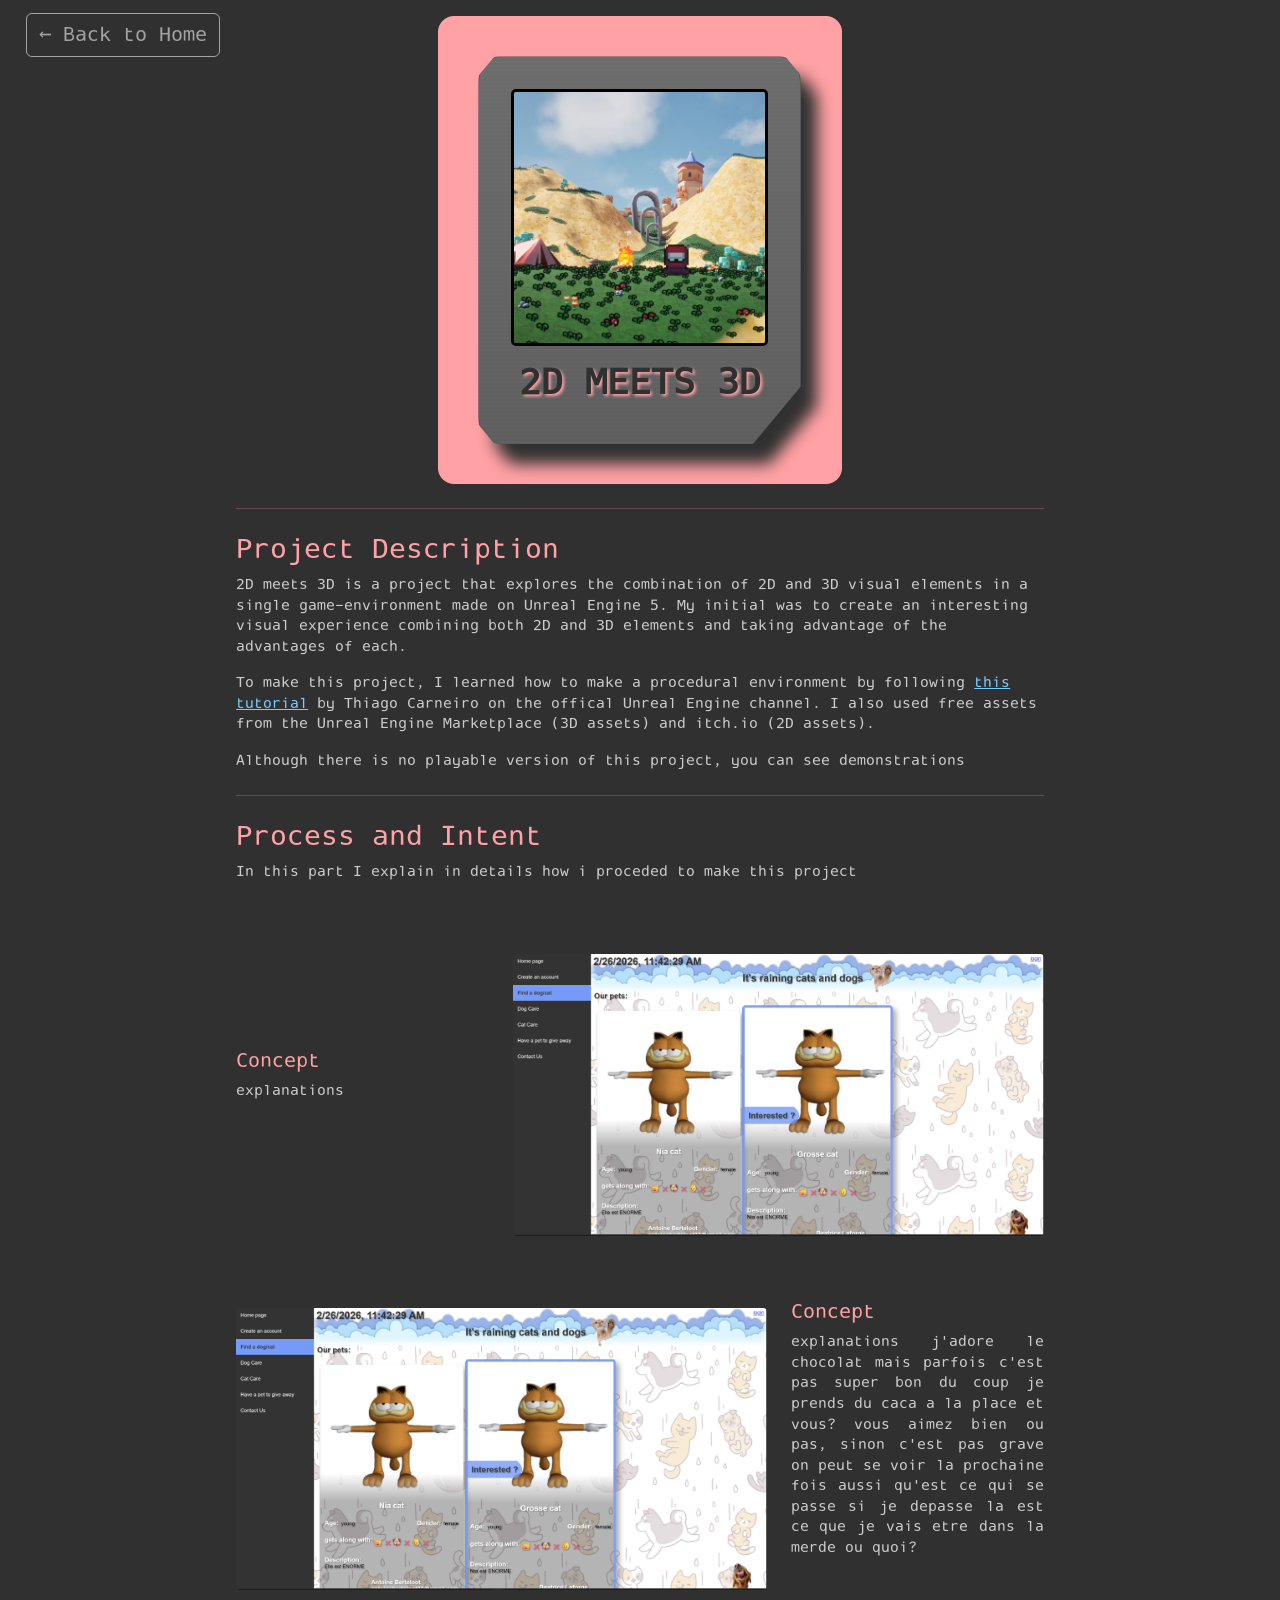
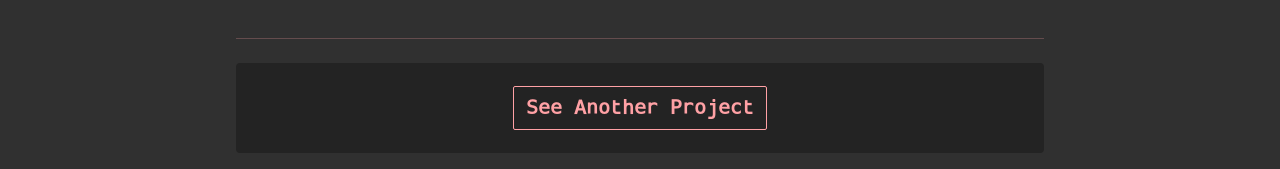
==== 2Dmeets3D.html @ fc23a90d "modified the display of the title on the cartridge" ====
<!DOCTYPE html>
<html lang="en">

<head>
    <meta charset="UTF-8">
    <meta name="viewport" content="width=device-width, initial-scale=1.0">
    <title>2D meets 3D</title>
    <link href="https://cdn.jsdelivr.net/npm/bootstrap@5.3.8/dist/css/bootstrap.min.css" rel="stylesheet"
        integrity="sha384-sRIl4kxILFvY47J16cr9ZwB07vP4J8+LH7qKQnuqkuIAvNWLzeN8tE5YBujZqJLB" crossorigin="anonymous">
    <link rel="stylesheet" href="css/style.css">
    <link rel="stylesheet" href="css/project.css">
</head>

<body>
    <header>
        <a href="index.html" class="btn btn-outline-light back-home">← Back to Home</a>
    </header>
    <div id="main-content-container" class="container">
        <div id="title" class="text-center">
            <div class="card-container">
                <div class="card">
                    <div class="card-img-container text-center">
                        <img src="assets/Unreal.png" class="card-img" alt="Project thumbnail">
                    </div>
                    <div class="card-text-container">
                        <h1 class="medium-title one-line">2D MEETS 3D</h1>
                    </div>
                </div>
            </div>
        </div>

        <hr class="my-4">

        <section id="introduction">
            <h3>Project Description</h3>
            <p>2D meets 3D is a project that explores the combination of 2D and 3D visual elements in a single game-environment made on Unreal Engine 5. My initial was to create an interesting visual experience combining both 2D and 3D elements and taking advantage of the advantages of each.</p>
            <p>To make this project, I learned how to make a procedural environment by following <a class="link" href="https://www.youtube.com/watch?v=hqg90GJAmFk&list=PLZlv_N0_O1gY_gVCky2InGJ52WuOy6Lqx&index=1"
                    target="_blank">this tutorial</a> by Thiago Carneiro on the offical Unreal Engine channel. I also used free assets from the Unreal Engine Marketplace (3D assets) and itch.io (2D assets).</p>
        </section>
        <p> Although there is no playable version of this project, you can see demonstrations </p>

        <hr class="my-4">

        <section id="process">
            <h3>Process and Intent</h3>
            <p>In this part I explain in details how i proceded to make this project</p>
            <div class="info-group row g-4 my-5 align-items-center">

                <!-- TEXT -->
                <div class="group-explanations col-12 col-md-4 order-1 order-md-1">
                    <h5>Concept</h5>
                    <p>explanations</p>
                </div>

                <!-- IMAGE -->
                <div class="col-12 col-md-8 order-2 order-md-2">
                    <img class="group-img img-fluid" src="assets/online_Pet_Service.png" alt="sfx-screenshot">
                </div>

            </div>

            <div class="info-group row g-4 my-5 align-items-center">

                <!-- TEXT -->
                <div class="group-explanations col-12 col-md-4 order-1 order-md-2">
                    <h5>Concept</h5>
                    <p>explanations j'adore le chocolat mais parfois c'est pas super bon du coup je prends du caca a la place et vous? vous aimez bien ou pas, sinon c'est pas grave on peut se voir la prochaine fois aussi qu'est ce qui se passe si je depasse la est ce que je vais etre dans la merde ou quoi?</p>
                </div>

                <!-- IMAGE -->
                <div class="col-12 col-md-8 order-2 order-md-1">
                    <img class="group-img img-fluid" src="assets/online_Pet_Service.png" alt="sfx-screenshot">
                </div>

            </div>
        </section>
        <hr class="my-4">
        <div class="d-flex align-items-center justify-content-center bottom-container">
            <a class="btn back-home bottom-button" href="index.html">See Another Project</a>
        </div>
    </div>

</body>

</html>
---- css/style.css ----
@font-face {
  font-family: "ProggyVec";
  src: url("../Font/ProggyVector-Regular.woff") format("woff");
  font-weight: 400;
  font-style: normal;
  font-display: swap;
}

:root {
    --color-text-primary: #ccc;
    --color-background-primary: #303030;
    --color-background-secondary: #666666;
    --color-highlight: #FFA1A5;
    --color-highlight-var: ##FF636B;
    --color-hihlight-yellow: #fc3;
    --color-highlight-blue: #7cf
}

body {
    margin: 16px;
}

.link {
    color: var(--color-highlight-blue);
}

#main-content-container {
    margin: clamp(16px, 1vw, 20px) auto;
    max-width: 100%;
}

h1, h2, h3, h4, h5, h6 {
  font-weight: 400;
  color: var(--color-highlight);
}

body {
    font-size: 11pt;
    font-family: "ProggyVec";
    line-height: 1.4;
    color: var(--color-text-primary);
    background-color: var(--color-background-primary);
    margin: 10px;
    padding: 0px;
}

#title {
    background-color: var(--color-highlight);
    border-radius: 16px;
    color: var(--color-background-primary);
}

#title h1 {
    color: var(--color-background-primary);
}

hr {
    color: var(--color-highlight);
}

#collection {
    max-width: 85%;
    margin-inline: auto;
}


/* GAME CARD BEGINNING */
.card-container {
    transition: transform 0.3s ease-in-out;
    container-type: inline-size;
}

.card-container:hover {
    filter: drop-shadow(0 0px 5px var(--color-highlight));
    transform: scale(1.05);
}

.card {
    background:
        linear-gradient(rgba(255, 255, 255, 0.04),
            rgba(0, 0, 0, 0.08)),
        repeating-linear-gradient(0deg,
            rgba(255, 255, 255, 0.02) 0px,
            rgba(255, 255, 255, 0.02) 2px,
            transparent 2px,
            transparent 4px),
        var(--color-background-secondary);
    aspect-ratio: 1/ 1.2;
    clip-path: polygon(5% 0, 95% 0, 100% 5%, 100% 85%, 85% 100%, 5% 100%, 0 95%, 0 5%);
    border-radius: 7%;
}

.card-img {
    width: 80%;
    aspect-ratio: 1 / 1;
    margin-top: 10%;
    display: block;
    margin-inline: auto;
    object-fit: cover;
    border-style: solid;
    border-width: 5%;
    border-color: black;
}

.card-text-container {
    width: 80%;
    margin-top: 1cqi;
    margin-left: 10%;
    padding: 0;
}

.card-text-container h3{
    font-size: 8cqi;
    font-weight: 900;
    padding-bottom: 0;
    margin-top: 2cqi;
    margin-bottom: 1cqi;
}

.card-text-container p {
    font-size: 5cqi;
    line-height: normal;
}
/* GAME CARD END */

@media (min-width: 768px) {

    #main-content-container {
        max-width: none;
        min-width: 745px; /* allows for smooth transition 691.2 = 768 * 0.9, (because main-container is 90% until md breakpoint)
        for some reason, there is still a jump with value so i took off 32 
        and it's good enough probaly a problem with the margins*/
        width: 66%;
    }

  #collection {
    max-width: 95%;
  }
}
---- css/project.css ----
:root {
    --color-text-primary: #ccc;
    --color-text-secondary: #ccccccbd;
    --color-background-primary: #303030;
    --color-background-secondary: #666666;
    --color-highlight: #FFA1A5;
    --color-highlight-var: #ff636b;
    --color-hihlight-yellow: #fc3;
    --color-highlight-blue: #7cf
}

span {
    color: var(--color-hihlight-yellow);
    font-weight: 700;
}

#title {
    width: 468px;
    width: 50%;
    margin-inline: auto;
    container-type: inline-size;
}

h1 {
    font-weight: 900;
    filter: drop-shadow(2px 2px 0.1rem var(--color-highlight));
}

.short-title {
    font-size: 12cqi !important;
}

.medium-title {
    font-size: 9cqi !important;
}

.long-title {
    font-size: 8cqi !important;
}

.one-line {
    margin-top: 3cqi;
}

.card-container {
    /* all: unset; */
    container-type: inline-size;
    padding-top: 10cqi;
    padding-bottom: 10cqi;
    filter: drop-shadow(4cqi 5cqi 2cqi var(--color-background-primary))!important; 
}

.card-container:hover {
    transform: none;
}

.card {
    width: 80%;
    margin-inline: auto;
    margin-bottom: 0;
}


.embed-responsive-item {
    aspect-ratio: 1.5/1;
    width: 80%;
    height: 100%;
    border: none;
}

.group-img {
    display: block;
    width: 100%;
    object-fit: fill;
    border-radius: 4px;
}

.back-home {
    font-size: clamp(7pt, 2vw, 15pt);
    position: fixed;
    top: 1vw;
    left: 2vw;
    color: var(--color-text-secondary);
    border-color: var(--color-text-secondary);
    z-index: 1000;
    margin: 0;
}

.back-home:hover {
    background-color: var(--color-highlight);
    border-color: var(--color-highlight);
}

.back-home:active {
    background-color: var(--color-highlight)!important;
    border-color: var(--color-highlight) !important;
    color:var(--color-background-primary) !important
}

.bottom-container {
    border-radius: 4px;
    container-type: inline-size;    
    height: 10vh;
    max-width: 100%;
    background-color: rgb(35, 35, 35);}

.bottom-button {
    border-radius: 2px;
    font-weight: 700;
    color: var(--color-highlight);
    border-color: var(--color-highlight);
    font-size: 15pt;
    position: static;
    left: 0;
    top: 0;
}

.bottom-button:hover {
    background-color: var(--color-highlight-var);
    border-color: var(--color-highlight-var);
    color: var(--color-background-primary);

}


@media (min-width: 768px) {
    .group-explanations {
        margin-top: 0;
    }

        .group-explanations p {
            text-align: justify;
        }

}
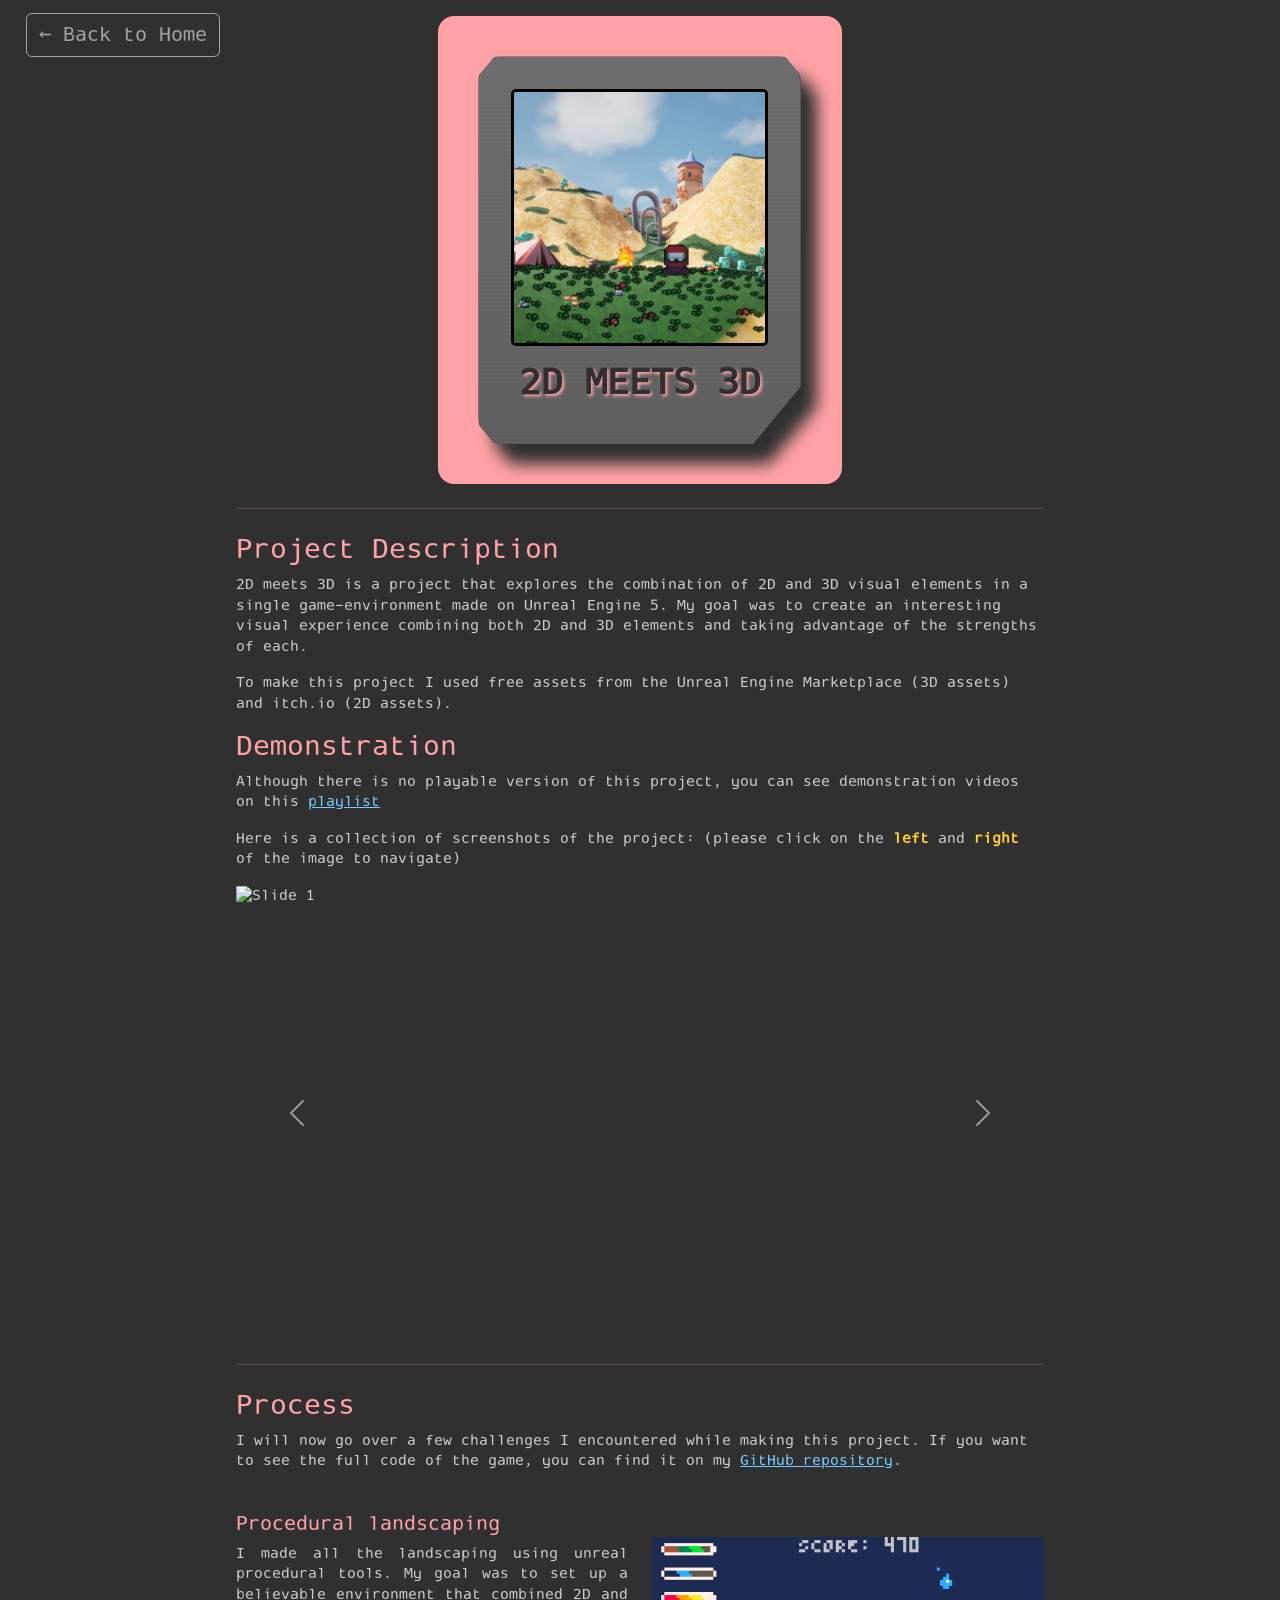
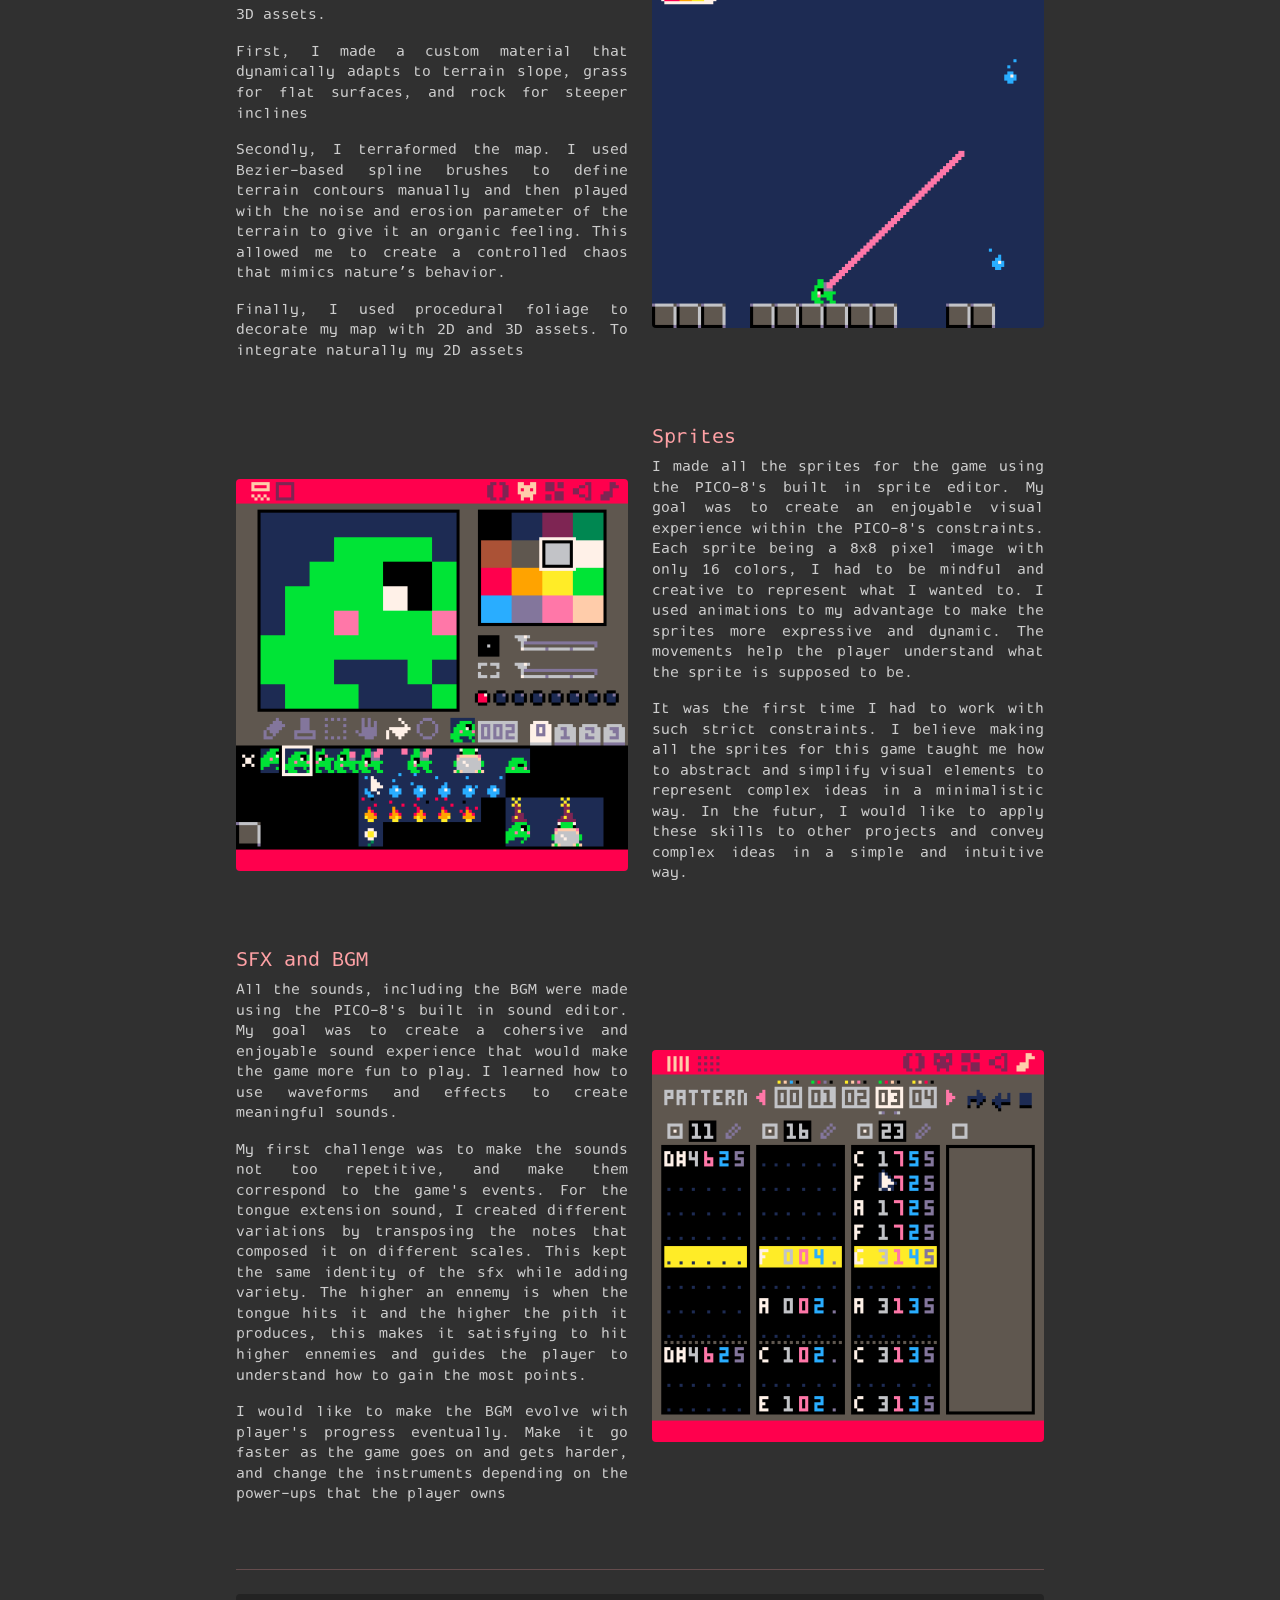
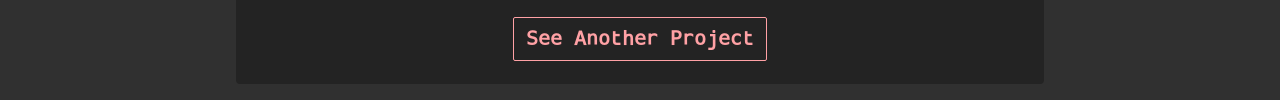
==== commit effe995b: "started the 2.5 environment page I started making the page for the 2.5D environment" ====
--- a/2Dmeets3D.html
+++ b/2Dmeets3D.html
@@ -7,6 +7,8 @@
     <title>2D meets 3D</title>
     <link href="https://cdn.jsdelivr.net/npm/bootstrap@5.3.8/dist/css/bootstrap.min.css" rel="stylesheet"
         integrity="sha384-sRIl4kxILFvY47J16cr9ZwB07vP4J8+LH7qKQnuqkuIAvNWLzeN8tE5YBujZqJLB" crossorigin="anonymous">
+    <link href="https://cdn.jsdelivr.net/npm/bootstrap@5.3.2/dist/css/bootstrap.min.css" rel="stylesheet">
+
     <link rel="stylesheet" href="css/style.css">
     <link rel="stylesheet" href="css/project.css">
 </head>
@@ -33,28 +35,78 @@
 
         <section id="introduction">
             <h3>Project Description</h3>
-            <p>2D meets 3D is a project that explores the combination of 2D and 3D visual elements in a single game-environment made on Unreal Engine 5. My initial was to create an interesting visual experience combining both 2D and 3D elements and taking advantage of the advantages of each.</p>
-            <p>To make this project, I learned how to make a procedural environment by following <a class="link" href="https://www.youtube.com/watch?v=hqg90GJAmFk&list=PLZlv_N0_O1gY_gVCky2InGJ52WuOy6Lqx&index=1"
-                    target="_blank">this tutorial</a> by Thiago Carneiro on the offical Unreal Engine channel. I also used free assets from the Unreal Engine Marketplace (3D assets) and itch.io (2D assets).</p>
+            <p>2D meets 3D is a project that explores the combination of 2D and 3D visual elements in a single
+                game-environment made on Unreal Engine 5. My goal was to create an interesting visual experience
+                combining both 2D and 3D elements and taking advantage of the strengths of each.</p>
+            <p>To make this project I used free assets from the Unreal Engine Marketplace (3D assets) and itch.io (2D
+                assets).</p>
         </section>
-        <p> Although there is no playable version of this project, you can see demonstrations </p>
+        <h3>Demonstration</h3>
+        <p> Although there is no playable version of this project, you can see demonstration videos on this <a
+                class="link" href="https://www.youtube.com/playlist?list=PLrA6xIQP4_aAhvxUu1hsJf30ciDm0pyPy"
+                target="_blank">playlist</a></p>
+        <p>Here is a collection of screenshots of the project: (please click on the <span>left</span> and
+            <span>right</span> of the image to
+            navigate)</p>
+        <div id="projectCarousel" class="carousel slide" data-bs-ride="carousel">
+
+            <!-- Slides -->
+            <div class="carousel-inner">
+                <div class="carousel-item active">
+                    <img src="assets/2D-meets-3D/in-editor/overview.png" class="d-block w-100" alt="Slide 1">
+                </div>
+                <div class="carousel-item">
+                    <img src="assets/2D-meets-3D/in-game/fireCamp.png" class="d-block w-100" alt="Slide 2">
+                </div>
+                <div class="carousel-item">
+                    <img src="assets/2D-meets-3D/in-editor/castle.png" class="d-block w-100" alt="Slide 3">
+                </div>
+                <div class="carousel-item">
+                    <img src="assets/2D-meets-3D/in-game/Windmill.png" class="d-block w-100" alt="Slide 4">
+                </div>
+                <div class="carousel-item">
+                    <img src="assets/2D-meets-3D/in-editor/forest.png" class="d-block w-100" alt="Slide 5">
+                </div>
+                <div class="carousel-item">
+                    <img src="assets/2D-meets-3D/in-game/mountains.png" class="d-block w-100" alt="Slide 6">
+                </div>
+                <div class="carousel-item">
+                    <img src="assets/2D-meets-3D/in-editor/camp.png" class="d-block w-100" alt="Slide 7">
+                </div>
+            </div>
+
+            <!-- Controls -->
+            <button class="carousel-control-prev" type="button" data-bs-target="#projectCarousel" data-bs-slide="prev">
+                <span class="carousel-control-prev-icon"></span>
+            </button>
+
+            <button class="carousel-control-next" type="button" data-bs-target="#projectCarousel" data-bs-slide="next">
+                <span class="carousel-control-next-icon"></span>
+            </button>
+
+        </div>
 
         <hr class="my-4">
 
         <section id="process">
-            <h3>Process and Intent</h3>
-            <p>In this part I explain in details how i proceded to make this project</p>
-            <div class="info-group row g-4 my-5 align-items-center">
+            <h3>Process</h3>
+            <p>I will now go over a few challenges I encountered while making this project. If you want to see the full
+                code of the game, you can find it on my <a class="link"
+                    href="https://github.com/Ricchan-piup/0froppy.git" target="_blank">GitHub repository</a>. </p>
+
+            <div class="info-group row g-4 mb-5 align-items-center">
 
                 <!-- TEXT -->
-                <div class="group-explanations col-12 col-md-4 order-1 order-md-1">
-                    <h5>Concept</h5>
-                    <p>explanations</p>
+                <div class="group-explanations col-12 col-md-6 order-1 order-md-1">
+                    <h5 class="mt-5">Procedural landscaping</h5>
+                    <p>I made all the landscaping using unreal procedural tools. My goal was to set up a believable environment that combined 2D and 3D assets.</p>
+                    <p>First, I made a custom material that dynamically adapts to terrain slope, grass for flat surfaces, and rock for steeper inclines</p>
+                    <p>Secondly, I terraformed the map. I used Bezier-based spline brushes to define terrain contours manually and then played with the noise and erosion parameter of the terrain to give it an organic feeling. This allowed me to create a controlled chaos that mimics nature’s behavior.</p> <p>Finally, I used procedural foliage to decorate my map with 2D and 3D assets. To integrate naturally my 2D assets</p>
                 </div>
 
                 <!-- IMAGE -->
-                <div class="col-12 col-md-8 order-2 order-md-2">
-                    <img class="group-img img-fluid" src="assets/online_Pet_Service.png" alt="sfx-screenshot">
+                <div class="col-12 col-md-6 order-2 order-md-2">
+                    <img class="group-img img-fluid" src="assets/froppy/froppy-concept.png" alt="concept-illustration">
                 </div>
 
             </div>
@@ -62,14 +114,48 @@
             <div class="info-group row g-4 my-5 align-items-center">
 
                 <!-- TEXT -->
-                <div class="group-explanations col-12 col-md-4 order-1 order-md-2">
-                    <h5>Concept</h5>
-                    <p>explanations j'adore le chocolat mais parfois c'est pas super bon du coup je prends du caca a la place et vous? vous aimez bien ou pas, sinon c'est pas grave on peut se voir la prochaine fois aussi qu'est ce qui se passe si je depasse la est ce que je vais etre dans la merde ou quoi?</p>
+                <div class="group-explanations col-12 col-md-6 order-1 order-md-2">
+                    <h5>Sprites</h5>
+                    <p>I made all the sprites for the game using the PICO-8's built in sprite editor. My goal was to
+                        create an enjoyable visual experience within the PICO-8's constraints. Each sprite being a 8x8
+                        pixel image with only 16 colors, I had to be mindful and creative to represent what I wanted to.
+                        I used animations to my advantage to make the sprites more expressive and dynamic. The movements
+                        help the player understand what the sprite is supposed to be. </p>
+                    <p> It was the first time I had to work with such strict constraints. I believe making all the
+                        sprites for this game taught me how to abstract and simplify visual elements to represent
+                        complex ideas in a minimalistic way. In the futur, I would like to apply these skills to other
+                        projects and convey complex ideas in a simple and intuitive way.</p>
                 </div>
 
                 <!-- IMAGE -->
-                <div class="col-12 col-md-8 order-2 order-md-1">
-                    <img class="group-img img-fluid" src="assets/online_Pet_Service.png" alt="sfx-screenshot">
+                <div class="col-12 col-md-6 order-2 order-md-1">
+                    <img class="group-img img-fluid" src="assets/froppy/froppy-graphics.png" alt="sprites-screenshot">
+                </div>
+
+            </div>
+
+            <div class="info-group row g-4 my-5 align-items-center">
+
+                <!-- TEXT -->
+                <div class="group-explanations col-12 col-md-6 order-1 order-md-1">
+                    <h5>SFX and BGM</h5>
+                    <p>All the sounds, including the BGM were made using the PICO-8's built in sound editor. My goal was
+                        to create a cohersive and enjoyable sound experience that would make the game more fun to play.
+                        I learned how to use waveforms and effects to create meaningful sounds.</p>
+                    <p>My first challenge was to make the sounds not too repetitive, and make them correspond to the
+                        game's events. For the tongue extension sound, I created different variations by transposing the
+                        notes that composed it on different scales. This kept the same identity of the sfx while adding
+                        variety. The higher an ennemy is when the tongue hits it and the higher the pith it produces,
+                        this makes it satisfying to hit higher ennemies and guides the player to understand how to gain
+                        the most points.</p>
+                    <p>I would like to make the BGM evolve with player's progress eventually. Make it go faster as the
+                        game goes on and gets harder, and change the instruments depending on the power-ups that the
+                        player owns</p>
+                </div>
+
+                <!-- IMAGE -->
+                <div class="col-12 col-md-6 order-2 order-md-2">
+                    <img class="group-img img-fluid" src="assets/froppy/froppy-sfx.png" alt="sprites-screenshot">
                 </div>
 
             </div>
@@ -79,7 +165,7 @@
             <a class="btn back-home bottom-button" href="index.html">See Another Project</a>
         </div>
     </div>
-
+    <script src="https://cdn.jsdelivr.net/npm/bootstrap@5.3.2/dist/js/bootstrap.bundle.min.js"></script>
 </body>
 
 </html>
--- a/css/project.css
+++ b/css/project.css
@@ -122,6 +122,16 @@
 
 }
 
+.carousel-item {
+    /* width: 85%; */
+    /* margin-inline: auto; */
+} 
+
+.carousel-item img {
+    width: 100%;
+    aspect-ratio: 1/1;
+    object-fit: cover;
+}
 
 @media (min-width: 768px) {
     .group-explanations {
@@ -132,6 +142,11 @@
             text-align: justify;
         }
 
+                .carousel-item img {
+                    aspect-ratio: 16/9;
+
+                }
+
 }
 
 
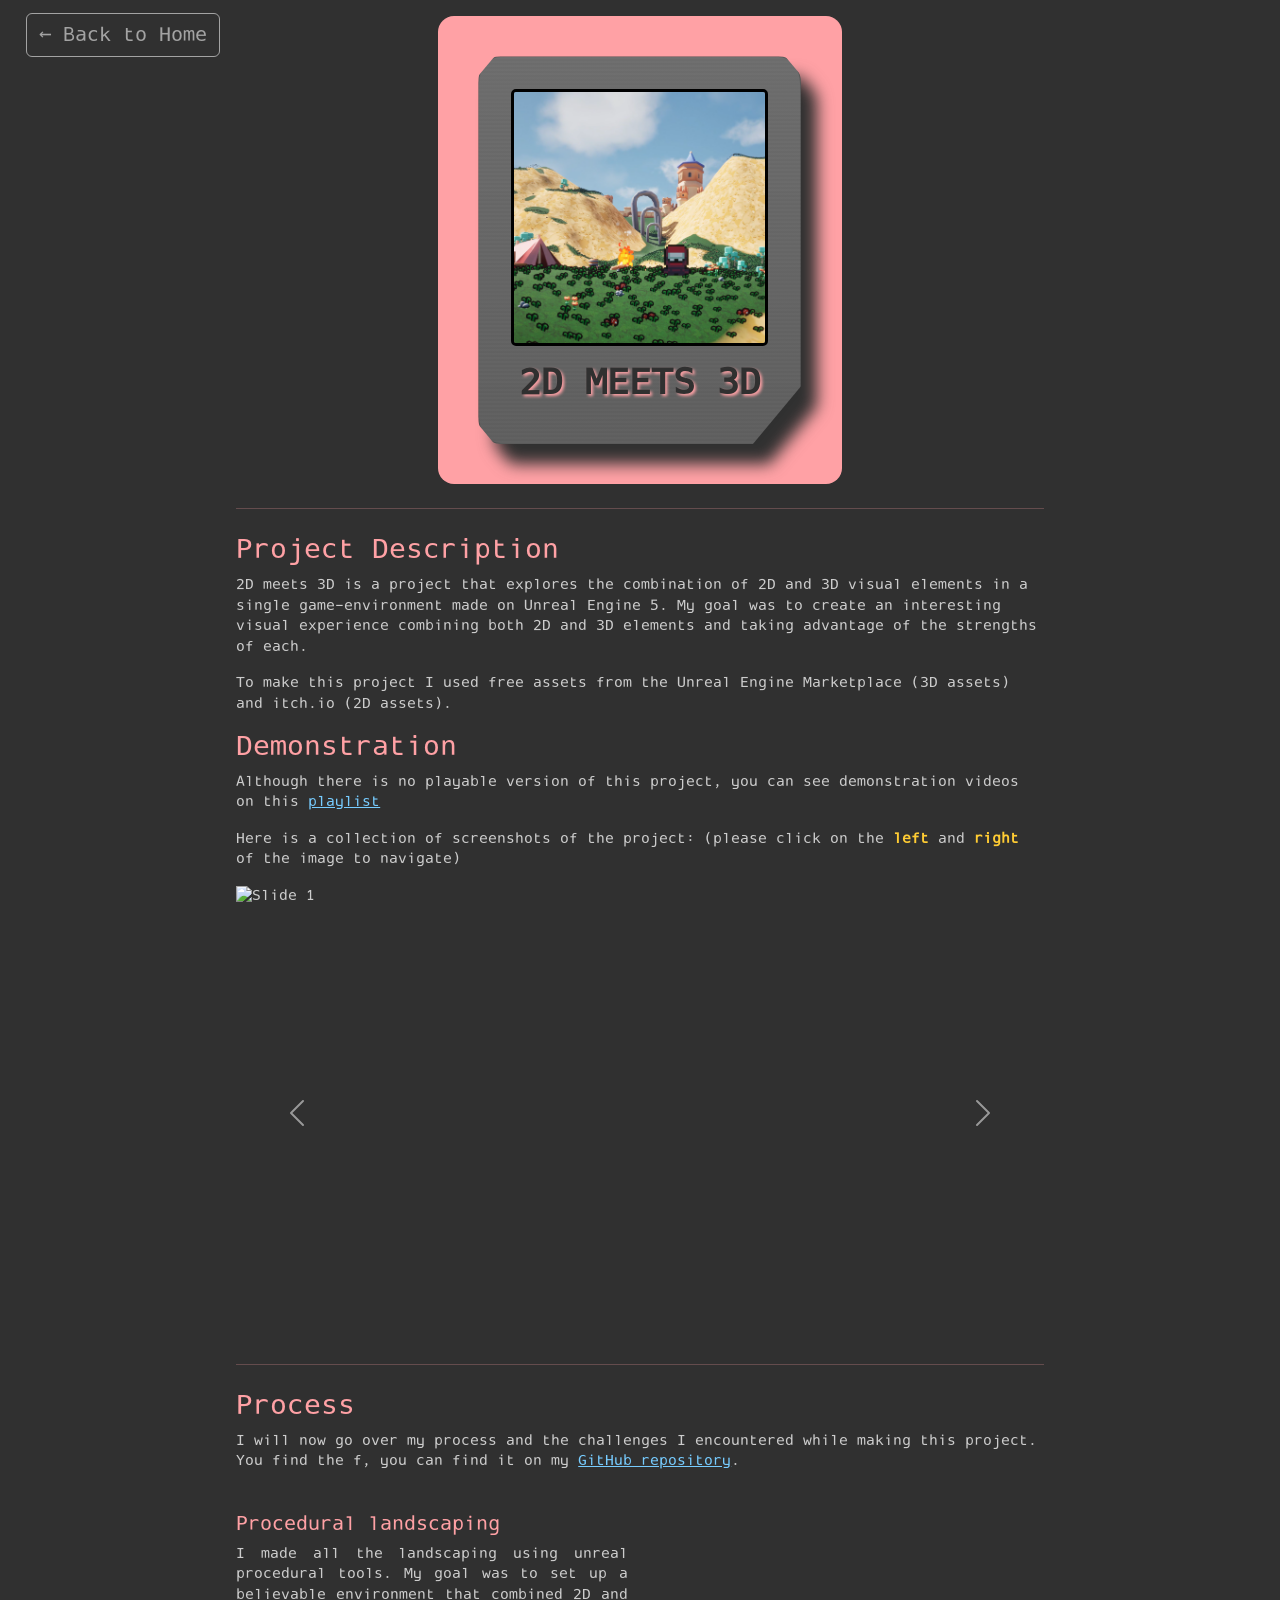
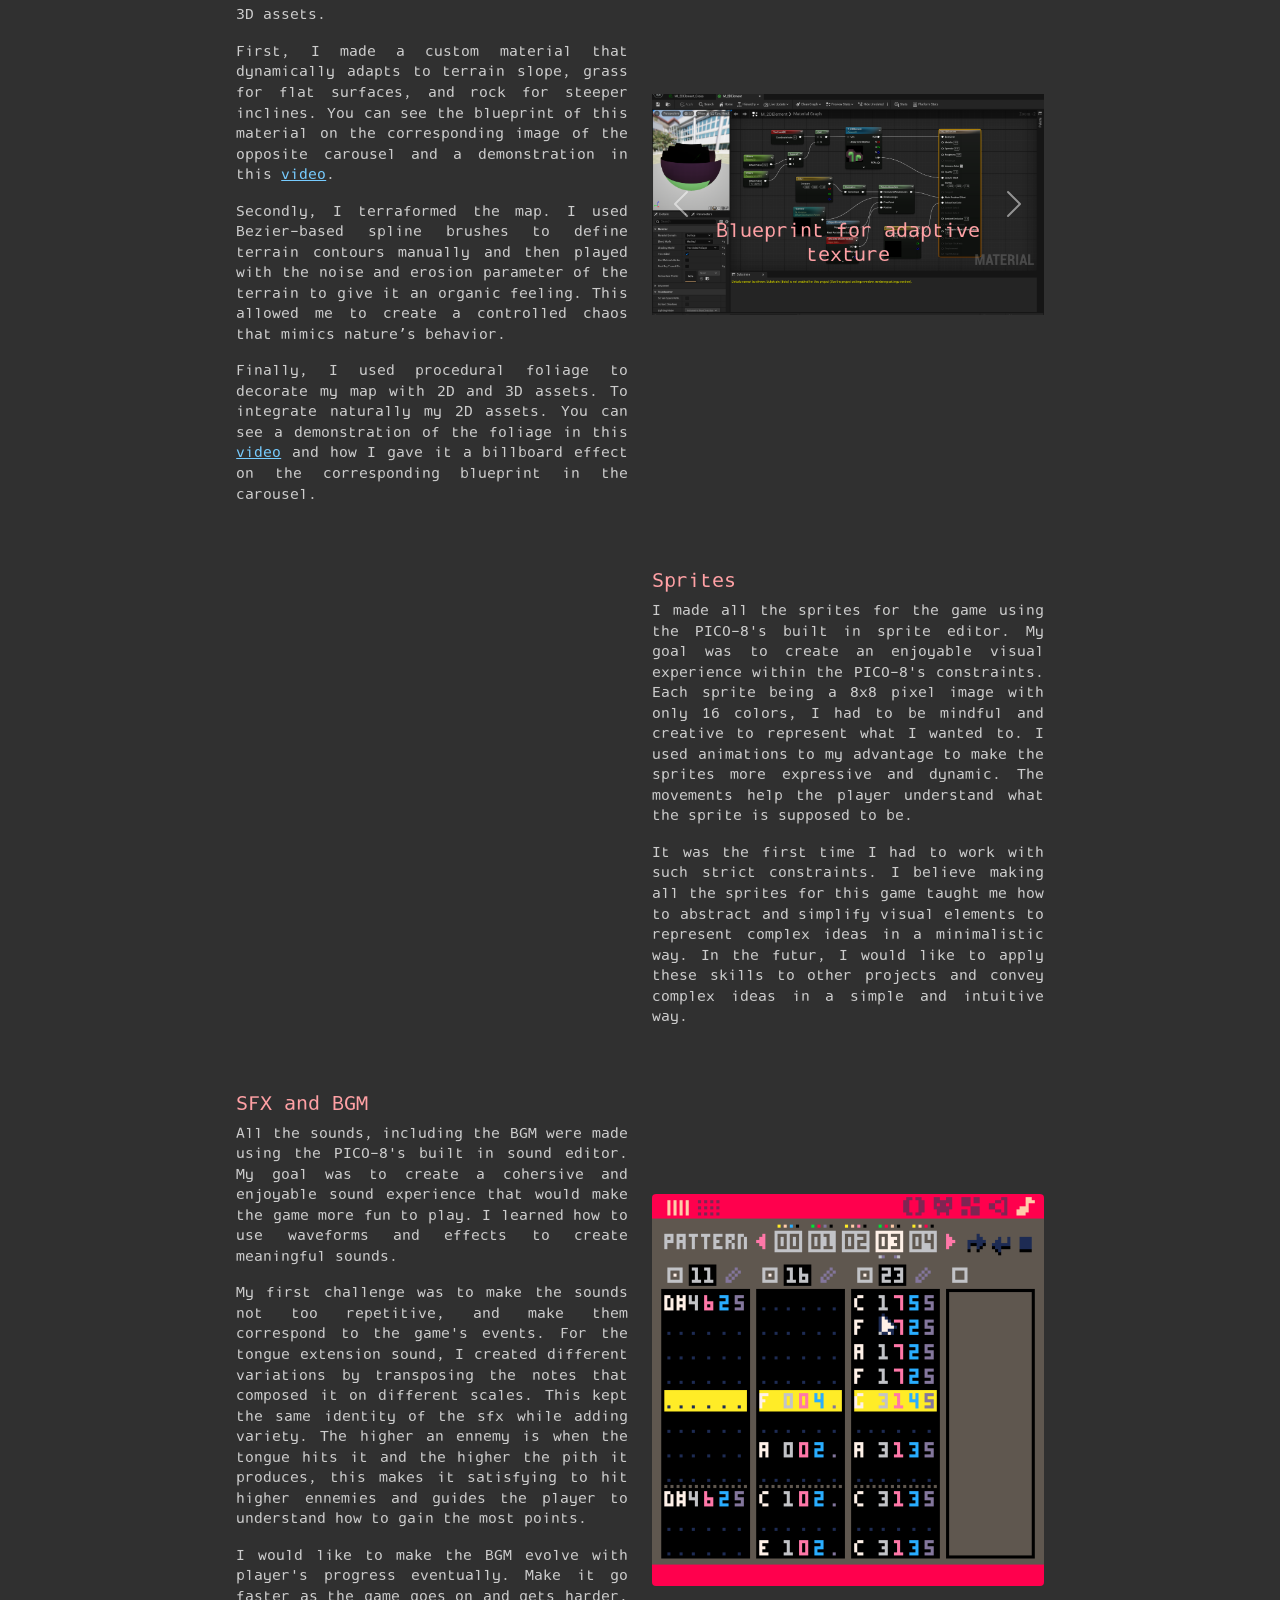
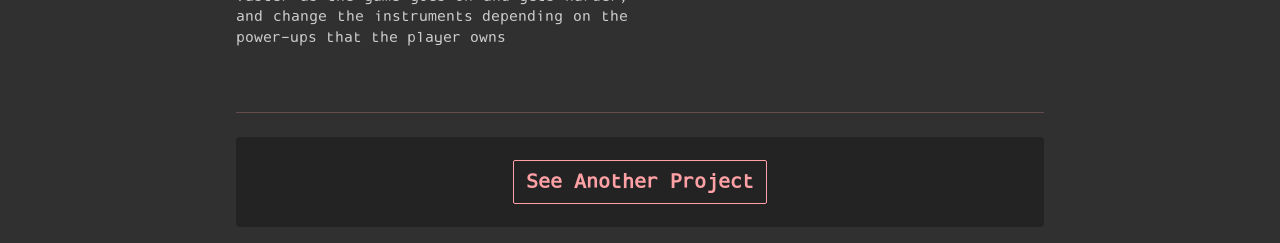
==== commit 64be256f: "Added carousels on the page for unreal project" ====
--- a/2Dmeets3D.html
+++ b/2Dmeets3D.html
@@ -47,7 +47,8 @@
                 target="_blank">playlist</a></p>
         <p>Here is a collection of screenshots of the project: (please click on the <span>left</span> and
             <span>right</span> of the image to
-            navigate)</p>
+            navigate)
+        </p>
         <div id="projectCarousel" class="carousel slide" data-bs-ride="carousel">
 
             <!-- Slides -->
@@ -76,11 +77,13 @@
             </div>
 
             <!-- Controls -->
-            <button class="carousel-control-prev" type="button" data-bs-target="#projectCarousel" data-bs-slide="prev">
+            <button class="carousel-control-prev" type="button" data-bs-target="#projectCarousel" data-bs-slide="prev"
+                aria-label="previous">
                 <span class="carousel-control-prev-icon"></span>
             </button>
 
-            <button class="carousel-control-next" type="button" data-bs-target="#projectCarousel" data-bs-slide="next">
+            <button class="carousel-control-next" type="button" data-bs-target="#projectCarousel" data-bs-slide="next"
+                aria-label="next">
                 <span class="carousel-control-next-icon"></span>
             </button>
 
@@ -90,23 +93,69 @@
 
         <section id="process">
             <h3>Process</h3>
-            <p>I will now go over a few challenges I encountered while making this project. If you want to see the full
-                code of the game, you can find it on my <a class="link"
-                    href="https://github.com/Ricchan-piup/0froppy.git" target="_blank">GitHub repository</a>. </p>
+            <p>I will now go over my process and the challenges I encountered while making this project. You find the f,
+                you can find it on my <a class="link" href="https://github.com/Ricchan-piup/0froppy.git"
+                    target="_blank">GitHub repository</a>. </p>
 
             <div class="info-group row g-4 mb-5 align-items-center">
 
                 <!-- TEXT -->
                 <div class="group-explanations col-12 col-md-6 order-1 order-md-1">
                     <h5 class="mt-5">Procedural landscaping</h5>
-                    <p>I made all the landscaping using unreal procedural tools. My goal was to set up a believable environment that combined 2D and 3D assets.</p>
-                    <p>First, I made a custom material that dynamically adapts to terrain slope, grass for flat surfaces, and rock for steeper inclines</p>
-                    <p>Secondly, I terraformed the map. I used Bezier-based spline brushes to define terrain contours manually and then played with the noise and erosion parameter of the terrain to give it an organic feeling. This allowed me to create a controlled chaos that mimics nature’s behavior.</p> <p>Finally, I used procedural foliage to decorate my map with 2D and 3D assets. To integrate naturally my 2D assets</p>
+                    <p>I made all the landscaping using unreal procedural tools. My goal was to set up a believable
+                        environment that combined 2D and 3D assets.</p>
+                    <p>First, I made a custom material that dynamically adapts to terrain slope, grass for flat
+                        surfaces, and rock for steeper inclines. You can see the blueprint of this material on the
+                        corresponding image of the opposite carousel and a demonstration in this <a class="link"
+                            href="https://www.youtube.com/watch?v=SYeFCA-kebU&list=PLrA6xIQP4_aAhvxUu1hsJf30ciDm0pyPy&index=6"
+                            target="_blank">video</a>. </p>
+                    <p>Secondly, I terraformed the map. I used Bezier-based spline brushes to define terrain contours
+                        manually and then played with the noise and erosion parameter of the terrain to give it an
+                        organic feeling. This allowed me to create a controlled chaos that mimics nature’s behavior.</p>
+                    <p>Finally, I used procedural foliage to decorate my map with 2D and 3D assets. To integrate
+                        naturally my 2D assets. You can see a demonstration of the foliage in this <a class="link"
+                            href="https://www.youtube.com/watch?v=7ppP19AGxuw&list=PLrA6xIQP4_aAhvxUu1hsJf30ciDm0pyPy&index=4"
+                            target="_blank">video</a> and how I gave it a billboard effect on the corresponding
+                        blueprint in the carousel.</p>
                 </div>
 
                 <!-- IMAGE -->
                 <div class="col-12 col-md-6 order-2 order-md-2">
-                    <img class="group-img img-fluid" src="assets/froppy/froppy-concept.png" alt="concept-illustration">
+                    <div id="blueprint-carousel" class="carousel slide" data-bs-ride="carousel">
+
+                        <!-- Slides -->
+                        <div class="carousel-inner">
+                            <div class="carousel-item active">
+                                <img src="assets/2D-meets-3D/blueprints/foliage.png" class="d-block w-100"
+                                    data-bs-toggle="modal" data-bs-target="#galleryModal" data-bs-slide-to="0"
+                                    alt="foliage-blueprint">
+                                <div class="carousel-caption d-none d-md-block">
+                                    <h5>Blueprint for adaptive texture</h5>
+                                </div>
+                            </div>
+
+                            <div class="carousel-item">
+                                <img src="assets/2D-meets-3D/blueprints/texture.png" class="d-block w-100"
+                                    data-bs-toggle="modal" data-bs-target="#galleryModal" data-bs-slide-to="1"
+                                    alt="texture-blueprint">
+                                <div class="carousel-caption d-none d-md-block">
+                                    <h5>Blueprint for billboard foliage</h5>
+                                </div>
+                            </div>
+                        </div>
+
+                        <!-- Controls -->
+                        <button class="carousel-control-prev" type="button" data-bs-target="#blueprint-carousel"
+                            data-bs-slide="prev" aria-label="Previous">
+                            <span class="carousel-control-prev-icon"></span>
+                        </button>
+
+                        <button class="carousel-control-next" type="button" data-bs-target="#blueprint-carousel"
+                            data-bs-slide="next" aria-label="Next">
+                            <span class="carousel-control-next-icon"></span>
+                        </button>
+
+                    </div>
                 </div>
 
             </div>
@@ -129,7 +178,7 @@
 
                 <!-- IMAGE -->
                 <div class="col-12 col-md-6 order-2 order-md-1">
-                    <img class="group-img img-fluid" src="assets/froppy/froppy-graphics.png" alt="sprites-screenshot">
+
                 </div>
 
             </div>
@@ -165,6 +214,42 @@
             <a class="btn back-home bottom-button" href="index.html">See Another Project</a>
         </div>
     </div>
+
+    <!-- Blueprint carousel -->
+    <div class="modal fade" id="galleryModal" tabindex="-1">
+        <div class="modal-dialog modal-xl">
+            <div class="modal-content bg-dark">
+
+                <div class="modal-body p-0">
+
+                    <div id="modalCarousel" class="carousel slide">
+
+                        <div class="carousel-inner">
+                            <div class="carousel-item active">
+                                <img src="assets/2D-meets-3D/blueprints/foliage.png" class="d-block w-100"
+                                    alt="foliage-blueprint">
+                            </div>
+
+                            <div class="carousel-item">
+                                <img src="assets/2D-meets-3D/blueprints/texture.png" class="d-block w-100"
+                                    alt="texture-blueprint">
+                            </div>
+                        </div>
+
+                        <button class="carousel-control-prev" type="button" data-bs-target="#modalCarousel"
+                            data-bs-slide="prev" aria-label="previous"></button>
+
+                        <button class="carousel-control-next" type="button" data-bs-target="#modalCarousel"
+                            data-bs-slide="next" aria-label="next"></button>
+
+                    </div>
+
+                </div>
+
+            </div>
+        </div>
+    </div>
+
     <script src="https://cdn.jsdelivr.net/npm/bootstrap@5.3.2/dist/js/bootstrap.bundle.min.js"></script>
 </body>
 
--- a/css/project.css
+++ b/css/project.css
@@ -122,16 +122,24 @@
 
 }
 
-.carousel-item {
-    /* width: 85%; */
-    /* margin-inline: auto; */
+.img-fluid {
+    height: 50%;
+}
+
+.carousel-item img {
+    cursor: pointer;
 } 
 
 .carousel-item img {
     width: 100%;
-    aspect-ratio: 1/1;
+    aspect-ratio: 16/9;
     object-fit: cover;
 }
+
+.carousel-item {
+    aspect-ratio: 16 / 9;
+}
+
 
 @media (min-width: 768px) {
     .group-explanations {
@@ -142,10 +150,7 @@
             text-align: justify;
         }
 
-                .carousel-item img {
-                    aspect-ratio: 16/9;
 
-                }
 
 }
 
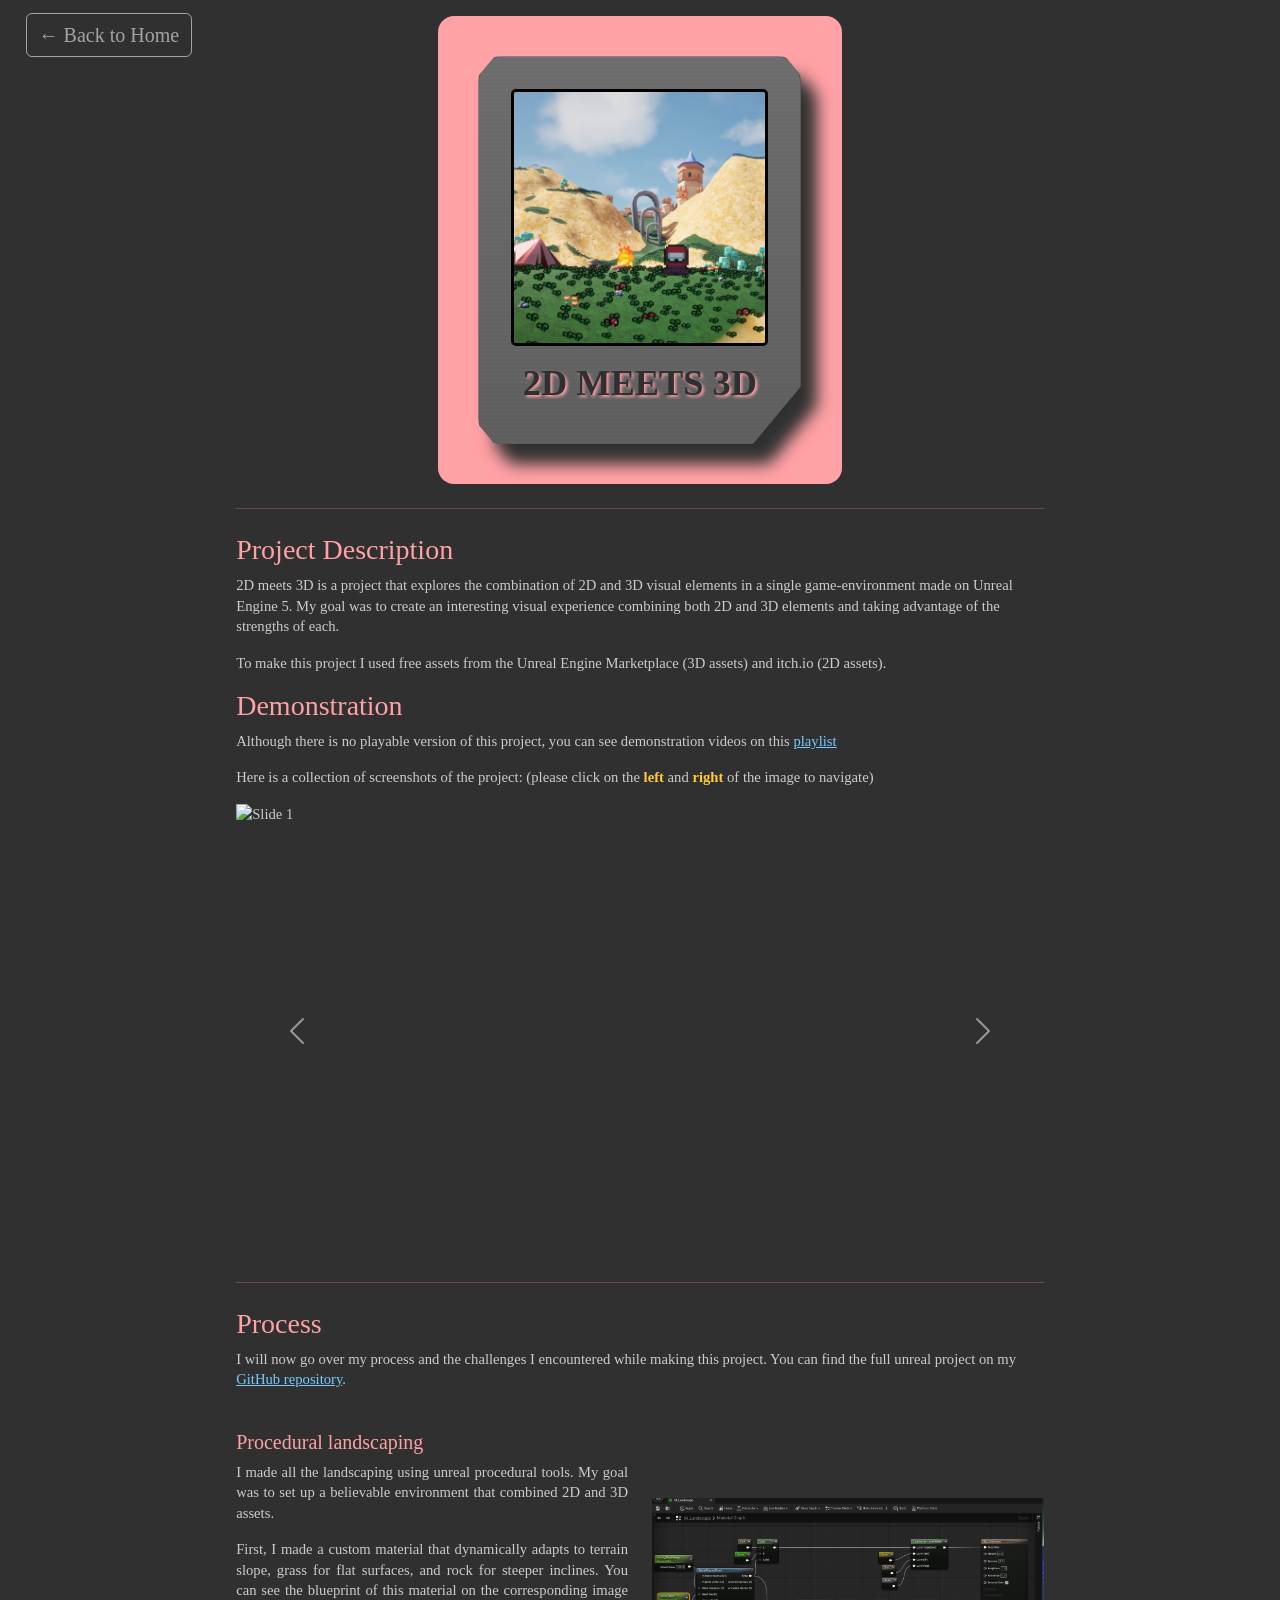
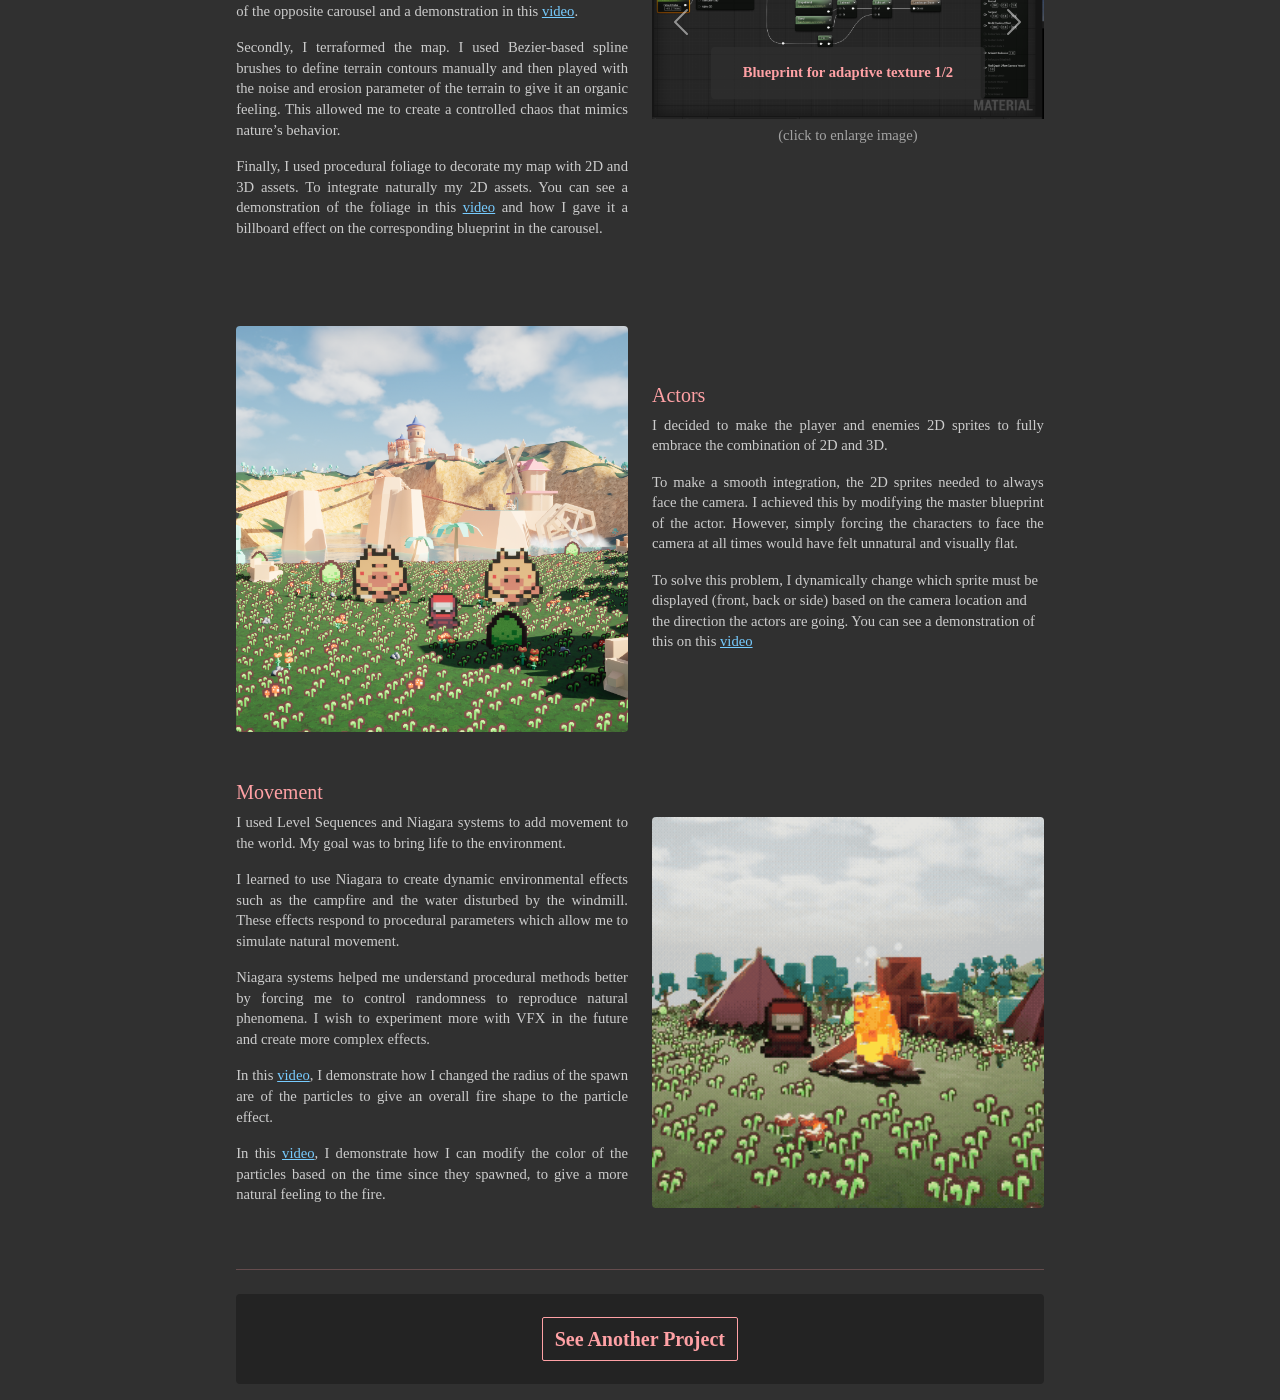
==== commit 7ca180b5: "Finished 2D meets 3D page I am going to proof-read it and Ill be it'll be ready to share" ====
--- a/2Dmeets3D.html
+++ b/2Dmeets3D.html
@@ -35,17 +35,25 @@
 
         <section id="introduction">
             <h3>Project Description</h3>
-            <p>2D meets 3D is a project that explores the combination of 2D and 3D visual elements in a single
+            <p>
+                2D meets 3D is a project that explores the combination of 2D and 3D visual elements in a single
                 game-environment made on Unreal Engine 5. My goal was to create an interesting visual experience
-                combining both 2D and 3D elements and taking advantage of the strengths of each.</p>
-            <p>To make this project I used free assets from the Unreal Engine Marketplace (3D assets) and itch.io (2D
-                assets).</p>
+                combining both 2D and 3D elements and taking advantage of the strengths of each.
+            </p>
+
+            <p>
+                To make this project I used free assets from the Unreal Engine Marketplace (3D assets) and itch.io (2D
+                assets).
+            </p>
         </section>
         <h3>Demonstration</h3>
-        <p> Although there is no playable version of this project, you can see demonstration videos on this <a
-                class="link" href="https://www.youtube.com/playlist?list=PLrA6xIQP4_aAhvxUu1hsJf30ciDm0pyPy"
-                target="_blank">playlist</a></p>
-        <p>Here is a collection of screenshots of the project: (please click on the <span>left</span> and
+        <p> 
+            Although there is no playable version of this project, you can see demonstration videos on this 
+            <a class="link" href="https://www.youtube.com/playlist?list=PLrA6xIQP4_aAhvxUu1hsJf30ciDm0pyPy"
+                target="_blank">playlist</a>
+        </p>
+        <p>
+            Here is a collection of screenshots of the project: (please click on the <span>left</span> and
             <span>right</span> of the image to
             navigate)
         </p>
@@ -93,7 +101,7 @@
 
         <section id="process">
             <h3>Process</h3>
-            <p>I will now go over my process and the challenges I encountered while making this project. You find the f,
+            <p>I will now go over my process and the challenges I encountered while making this project. You can find the full unreal project on my <a class="link" href,
                 you can find it on my <a class="link" href="https://github.com/Ricchan-piup/0froppy.git"
                     target="_blank">GitHub repository</a>. </p>
 
@@ -102,47 +110,64 @@
                 <!-- TEXT -->
                 <div class="group-explanations col-12 col-md-6 order-1 order-md-1">
                     <h5 class="mt-5">Procedural landscaping</h5>
-                    <p>I made all the landscaping using unreal procedural tools. My goal was to set up a believable
+                    <p>
+                        I made all the landscaping using unreal procedural tools. My goal was to set up a believable
                         environment that combined 2D and 3D assets.</p>
-                    <p>First, I made a custom material that dynamically adapts to terrain slope, grass for flat
+                    <p>
+                        First, I made a custom material that dynamically adapts to terrain slope, grass for flat
                         surfaces, and rock for steeper inclines. You can see the blueprint of this material on the
                         corresponding image of the opposite carousel and a demonstration in this <a class="link"
                             href="https://www.youtube.com/watch?v=SYeFCA-kebU&list=PLrA6xIQP4_aAhvxUu1hsJf30ciDm0pyPy&index=6"
-                            target="_blank">video</a>. </p>
-                    <p>Secondly, I terraformed the map. I used Bezier-based spline brushes to define terrain contours
+                            target="_blank">video</a>. 
+                    </p>
+                    <p>
+                        Secondly, I terraformed the map. I used Bezier-based spline brushes to define terrain contours
                         manually and then played with the noise and erosion parameter of the terrain to give it an
-                        organic feeling. This allowed me to create a controlled chaos that mimics nature’s behavior.</p>
-                    <p>Finally, I used procedural foliage to decorate my map with 2D and 3D assets. To integrate
+                        organic feeling. This allowed me to create a controlled chaos that mimics nature’s behavior.
+                    </p>
+                    <p>
+                        Finally, I used procedural foliage to decorate my map with 2D and 3D assets. To integrate
                         naturally my 2D assets. You can see a demonstration of the foliage in this <a class="link"
                             href="https://www.youtube.com/watch?v=7ppP19AGxuw&list=PLrA6xIQP4_aAhvxUu1hsJf30ciDm0pyPy&index=4"
                             target="_blank">video</a> and how I gave it a billboard effect on the corresponding
-                        blueprint in the carousel.</p>
+                        blueprint in the carousel.
+                    </p>
                 </div>
 
                 <!-- IMAGE -->
                 <div class="col-12 col-md-6 order-2 order-md-2">
-                    <div id="blueprint-carousel" class="carousel slide" data-bs-ride="carousel">
+                    <div id="blueprint-carousel" class="carousel slide text-center" data-bs-ride="carousel">
 
                         <!-- Slides -->
                         <div class="carousel-inner">
                             <div class="carousel-item active">
+                                <img src="assets/2D-meets-3D/blueprints/texture-1.png" class="d-block w-100"
+                                    data-bs-toggle="modal" data-bs-target="#galleryModal" data-bs-slide-to="0"
+                                    alt="texture-blueprint-1/2">
+                                <div class="carousel-caption d-none d-md-block">
+                                    <p>Blueprint for adaptive texture 1/2</p>
+                                </div>
+                            </div>
+
+                            <div class="carousel-item">
+                                <img src="assets/2D-meets-3D/blueprints/texture-2.png" class="d-block w-100"
+                                    data-bs-toggle="modal" data-bs-target="#galleryModal" data-bs-slide-to="1"
+                                    alt="texture-blueprint-2/2">
+                                <div class="carousel-caption d-none d-md-block">
+                                    <p>Blueprint for adaptive texture 2/2</p>
+                                </div>
+                            </div>
+
+                            <div class="carousel-item">
                                 <img src="assets/2D-meets-3D/blueprints/foliage.png" class="d-block w-100"
-                                    data-bs-toggle="modal" data-bs-target="#galleryModal" data-bs-slide-to="0"
+                                    data-bs-toggle="modal" data-bs-target="#galleryModal" data-bs-slide-to="2"
                                     alt="foliage-blueprint">
                                 <div class="carousel-caption d-none d-md-block">
-                                    <h5>Blueprint for adaptive texture</h5>
+                                    <p>Blueprint for billboard foliage</p>
                                 </div>
                             </div>
-
-                            <div class="carousel-item">
-                                <img src="assets/2D-meets-3D/blueprints/texture.png" class="d-block w-100"
-                                    data-bs-toggle="modal" data-bs-target="#galleryModal" data-bs-slide-to="1"
-                                    alt="texture-blueprint">
-                                <div class="carousel-caption d-none d-md-block">
-                                    <h5>Blueprint for billboard foliage</h5>
-                                </div>
-                            </div>
                         </div>
+                        <p class="click-to-enlarge">(click to enlarge image)</p>
 
                         <!-- Controls -->
                         <button class="carousel-control-prev" type="button" data-bs-target="#blueprint-carousel"
@@ -164,21 +189,24 @@
 
                 <!-- TEXT -->
                 <div class="group-explanations col-12 col-md-6 order-1 order-md-2">
-                    <h5>Sprites</h5>
-                    <p>I made all the sprites for the game using the PICO-8's built in sprite editor. My goal was to
-                        create an enjoyable visual experience within the PICO-8's constraints. Each sprite being a 8x8
-                        pixel image with only 16 colors, I had to be mindful and creative to represent what I wanted to.
-                        I used animations to my advantage to make the sprites more expressive and dynamic. The movements
-                        help the player understand what the sprite is supposed to be. </p>
-                    <p> It was the first time I had to work with such strict constraints. I believe making all the
-                        sprites for this game taught me how to abstract and simplify visual elements to represent
-                        complex ideas in a minimalistic way. In the futur, I would like to apply these skills to other
-                        projects and convey complex ideas in a simple and intuitive way.</p>
+                    <h5>Actors</h5>
+                    <p>
+                        I decided to make the player and enemies 2D sprites to fully embrace the combination of 2D and
+                        3D. 
+                    </p>
+                    <p>
+                        To make a smooth integration, the 2D sprites needed to always face the camera. I achieved this
+                        by modifying the master blueprint of the actor. However, simply forcing the characters to face
+                        the camera at all times would have felt unnatural and visually flat.
+                    </p>
+                    <p> 
+                    </p>
+                        To solve this problem, I dynamically change which sprite must be displayed (front, back or side) based on the camera location and the direction the actors are going. You can see a demonstration of this on this <a class="link" href="https://www.youtube.com/watch?v=HLnInlFSaIs&list=PLrA6xIQP4_aAhvxUu1hsJf30ciDm0pyPy&index=5" target="_blank">video</a>
                 </div>
 
                 <!-- IMAGE -->
                 <div class="col-12 col-md-6 order-2 order-md-1">
-
+                    <img class="group-img img-fluid" src="assets/2D-meets-3D/actors/actors.png" alt="sprite-blueprint">
                 </div>
 
             </div>
@@ -187,24 +215,23 @@
 
                 <!-- TEXT -->
                 <div class="group-explanations col-12 col-md-6 order-1 order-md-1">
-                    <h5>SFX and BGM</h5>
-                    <p>All the sounds, including the BGM were made using the PICO-8's built in sound editor. My goal was
-                        to create a cohersive and enjoyable sound experience that would make the game more fun to play.
-                        I learned how to use waveforms and effects to create meaningful sounds.</p>
-                    <p>My first challenge was to make the sounds not too repetitive, and make them correspond to the
-                        game's events. For the tongue extension sound, I created different variations by transposing the
-                        notes that composed it on different scales. This kept the same identity of the sfx while adding
-                        variety. The higher an ennemy is when the tongue hits it and the higher the pith it produces,
-                        this makes it satisfying to hit higher ennemies and guides the player to understand how to gain
-                        the most points.</p>
-                    <p>I would like to make the BGM evolve with player's progress eventually. Make it go faster as the
-                        game goes on and gets harder, and change the instruments depending on the power-ups that the
-                        player owns</p>
+                    <h5>Movement</h5>
+                    <p>
+                        I used Level Sequences and Niagara systems to add movement to the world. My goal was to bring life to the environment.
+                    </p>
+                    <p>
+                        I learned to use Niagara to create dynamic environmental effects such as the campfire and the water disturbed by the windmill. These effects respond to procedural parameters which allow me to simulate natural movement. 
+                    </p>
+                    <p>
+                        Niagara systems helped me understand procedural methods better by forcing me to control randomness to reproduce natural phenomena. I wish to experiment more with VFX in the future and create more complex effects.
+                    </p>
+                    <p>In this <a class="link" href="https://youtu.be/1SJARxeZ5yg" target="_blank">video</a>, I demonstrate how I changed the radius of the spawn are of the particles to give an overall fire shape to the particle effect.</p>
+                        <p>In this <a class="link" href="https://youtu.be/AjAAK8vRxLI" target="_blank">video</a>, I demonstrate how I can modify the color of the particles based on the time since they spawned, to give a more natural feeling to the fire.</p>
                 </div>
 
                 <!-- IMAGE -->
                 <div class="col-12 col-md-6 order-2 order-md-2">
-                    <img class="group-img img-fluid" src="assets/froppy/froppy-sfx.png" alt="sprites-screenshot">
+                    <img class="group-img img-fluid" src="assets/2D-meets-3D/movement/movement-demo.gif" alt="sprites-screenshot">
                 </div>
 
             </div>
@@ -225,15 +252,22 @@
                     <div id="modalCarousel" class="carousel slide">
 
                         <div class="carousel-inner">
+
                             <div class="carousel-item active">
+                                <img src="assets/2D-meets-3D/blueprints/texture-1.png" class="d-block w-100"
+                                    alt="texture-1-blueprint">
+                            </div>
+
+                            <div class="carousel-item">
+                                <img src="assets/2D-meets-3D/blueprints/texture-2.png" class="d-block w-100"
+                                    alt="texture-2-blueprint">
+                            </div>
+
+                            <div class="carousel-item">
                                 <img src="assets/2D-meets-3D/blueprints/foliage.png" class="d-block w-100"
                                     alt="foliage-blueprint">
                             </div>
 
-                            <div class="carousel-item">
-                                <img src="assets/2D-meets-3D/blueprints/texture.png" class="d-block w-100"
-                                    alt="texture-blueprint">
-                            </div>
                         </div>
 
                         <button class="carousel-control-prev" type="button" data-bs-target="#modalCarousel"
--- a/css/style.css
+++ b/css/style.css
@@ -1,6 +1,6 @@
 @font-face {
   font-family: "ProggyVec";
-  src: url("../Font/ProggyVector-Regular.woff") format("woff");
+  src: url("../font/ProggyVector-Regular.woff") format("woff");
   font-weight: 400;
   font-style: normal;
   font-display: swap;
--- a/css/project.css
+++ b/css/project.css
@@ -140,6 +140,24 @@
     aspect-ratio: 16 / 9;
 }
 
+.carousel-caption {
+    background-color: #303030A0;
+    padding: 0px;
+    border-radius: 4px;
+}
+
+.carousel-caption p {
+    font-size: 11pt;
+    margin-top: 11pt;
+    color: var(--color-highlight);
+    font-weight: 700;
+}
+
+.click-to-enlarge {
+    font-size: 11pt;
+    color: var(--color-text-secondary);
+    margin-top: 5pt;
+}
 
 @media (min-width: 768px) {
     .group-explanations {
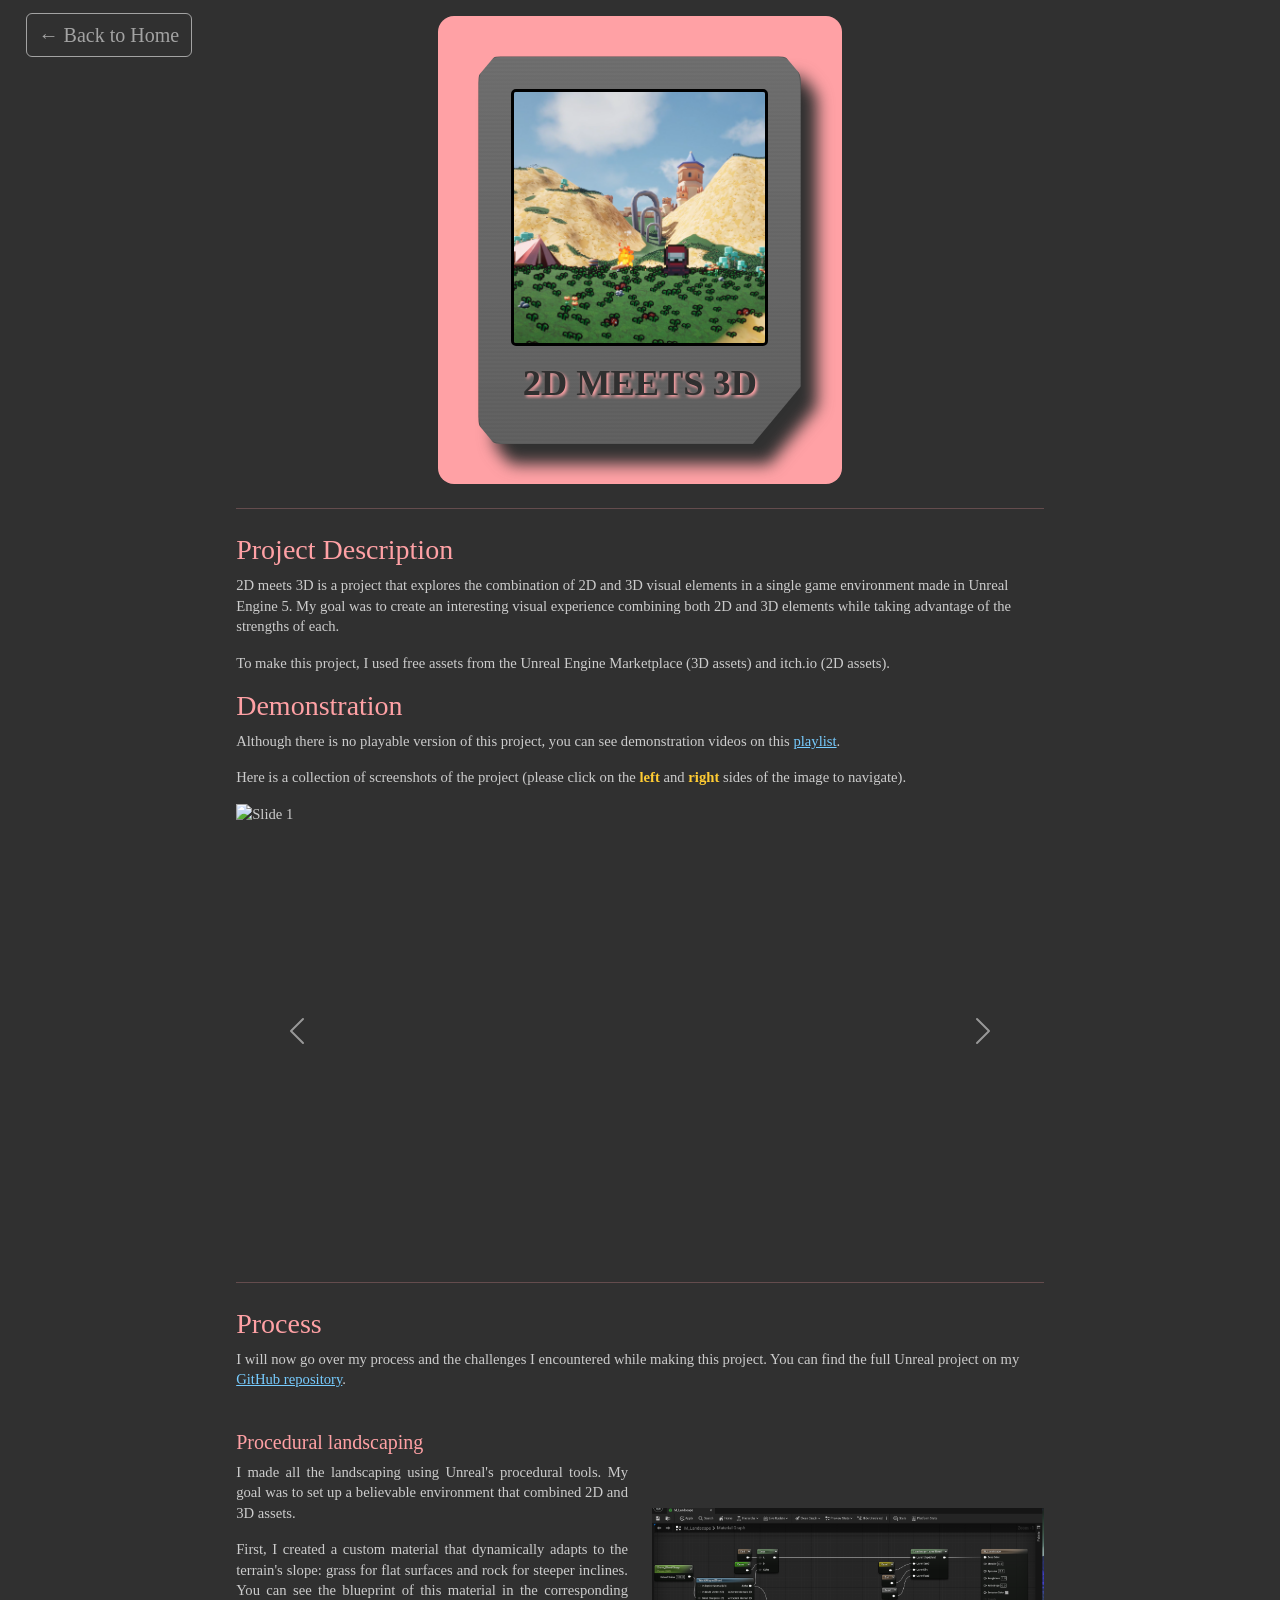
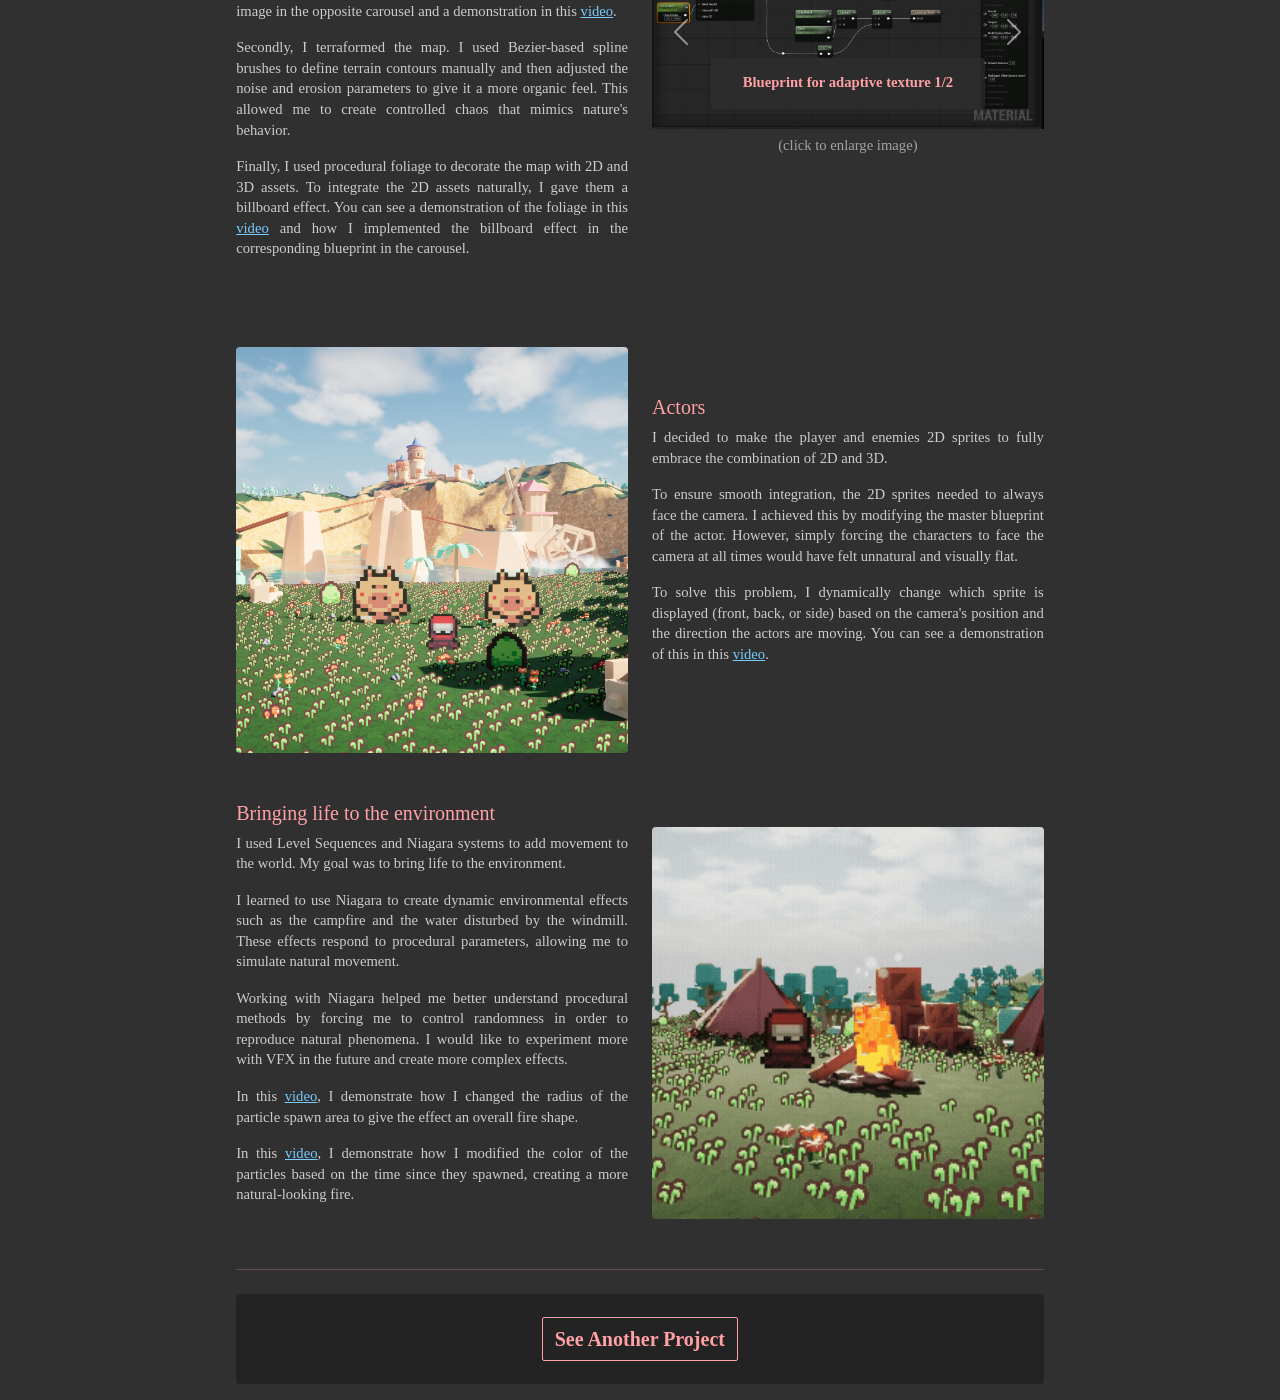
==== commit ac3736a1: "Corrected the mistakes in the text of both pages" ====
--- a/2Dmeets3D.html
+++ b/2Dmeets3D.html
@@ -37,25 +37,24 @@
             <h3>Project Description</h3>
             <p>
                 2D meets 3D is a project that explores the combination of 2D and 3D visual elements in a single
-                game-environment made on Unreal Engine 5. My goal was to create an interesting visual experience
-                combining both 2D and 3D elements and taking advantage of the strengths of each.
+                game environment made in Unreal Engine 5. My goal was to create an interesting visual experience
+                combining both 2D and 3D elements while taking advantage of the strengths of each.
             </p>
 
             <p>
-                To make this project I used free assets from the Unreal Engine Marketplace (3D assets) and itch.io (2D
+                To make this project, I used free assets from the Unreal Engine Marketplace (3D assets) and itch.io (2D
                 assets).
             </p>
         </section>
         <h3>Demonstration</h3>
-        <p> 
-            Although there is no playable version of this project, you can see demonstration videos on this 
+        <p>
+            Although there is no playable version of this project, you can see demonstration videos on this
             <a class="link" href="https://www.youtube.com/playlist?list=PLrA6xIQP4_aAhvxUu1hsJf30ciDm0pyPy"
-                target="_blank">playlist</a>
+                target="_blank">playlist</a>.
         </p>
         <p>
-            Here is a collection of screenshots of the project: (please click on the <span>left</span> and
-            <span>right</span> of the image to
-            navigate)
+            Here is a collection of screenshots of the project (please click on the <span>left</span> and
+            <span>right</span> sides of the image to navigate).
         </p>
         <div id="projectCarousel" class="carousel slide" data-bs-ride="carousel">
 
@@ -101,9 +100,12 @@
 
         <section id="process">
             <h3>Process</h3>
-            <p>I will now go over my process and the challenges I encountered while making this project. You can find the full unreal project on my <a class="link" href,
-                you can find it on my <a class="link" href="https://github.com/Ricchan-piup/0froppy.git"
-                    target="_blank">GitHub repository</a>. </p>
+            <p>
+                I will now go over my process and the challenges I encountered while making this project.
+                You can find the full Unreal project on my
+                <a class="link" href="https://github.com/Ricchan-piup/0froppy.git" target="_blank">GitHub
+                    repository</a>.
+            </p>
 
             <div class="info-group row g-4 mb-5 align-items-center">
 
@@ -111,97 +113,107 @@
                 <div class="group-explanations col-12 col-md-6 order-1 order-md-1">
                     <h5 class="mt-5">Procedural landscaping</h5>
                     <p>
-                        I made all the landscaping using unreal procedural tools. My goal was to set up a believable
-                        environment that combined 2D and 3D assets.</p>
-                    <p>
-                        First, I made a custom material that dynamically adapts to terrain slope, grass for flat
-                        surfaces, and rock for steeper inclines. You can see the blueprint of this material on the
-                        corresponding image of the opposite carousel and a demonstration in this <a class="link"
+                        I made all the landscaping using Unreal's procedural tools. My goal was to set up a believable
+                        environment that combined 2D and 3D assets.
+                    </p>
+                    <p>
+                        First, I created a custom material that dynamically adapts to the terrain's slope: grass for
+                        flat
+                        surfaces and rock for steeper inclines. You can see the blueprint of this material in the
+                        corresponding
+                        image in the opposite carousel and a demonstration in this
+                        <a class="link"
                             href="https://www.youtube.com/watch?v=SYeFCA-kebU&list=PLrA6xIQP4_aAhvxUu1hsJf30ciDm0pyPy&index=6"
-                            target="_blank">video</a>. 
+                            target="_blank">video</a>.
                     </p>
                     <p>
                         Secondly, I terraformed the map. I used Bezier-based spline brushes to define terrain contours
-                        manually and then played with the noise and erosion parameter of the terrain to give it an
-                        organic feeling. This allowed me to create a controlled chaos that mimics nature’s behavior.
-                    </p>
-                    <p>
-                        Finally, I used procedural foliage to decorate my map with 2D and 3D assets. To integrate
-                        naturally my 2D assets. You can see a demonstration of the foliage in this <a class="link"
+                        manually and then adjusted the noise and erosion parameters to give it a more organic feel.
+                        This allowed me to create controlled chaos that mimics nature's behavior.
+                    </p>
+                    <p>
+                        Finally, I used procedural foliage to decorate the map with 2D and 3D assets.
+                        To integrate the 2D assets naturally, I gave them a billboard effect.
+                        You can see a demonstration of the foliage in this
+                        <a class="link"
                             href="https://www.youtube.com/watch?v=7ppP19AGxuw&list=PLrA6xIQP4_aAhvxUu1hsJf30ciDm0pyPy&index=4"
-                            target="_blank">video</a> and how I gave it a billboard effect on the corresponding
-                        blueprint in the carousel.
-                    </p>
-                </div>
-
-                <!-- IMAGE -->
-                <div class="col-12 col-md-6 order-2 order-md-2">
-                    <div id="blueprint-carousel" class="carousel slide text-center" data-bs-ride="carousel">
-
-                        <!-- Slides -->
-                        <div class="carousel-inner">
-                            <div class="carousel-item active">
-                                <img src="assets/2D-meets-3D/blueprints/texture-1.png" class="d-block w-100"
-                                    data-bs-toggle="modal" data-bs-target="#galleryModal" data-bs-slide-to="0"
-                                    alt="texture-blueprint-1/2">
-                                <div class="carousel-caption d-none d-md-block">
-                                    <p>Blueprint for adaptive texture 1/2</p>
+                            target="_blank">video</a>
+                        and how I implemented the billboard effect in the corresponding blueprint in the carousel.
+                    </p>
+</div>
+                    <!-- IMAGE -->
+                    <div class="col-12 col-md-6 order-2 order-md-2">
+                        <div id="blueprint-carousel" class="carousel slide text-center" data-bs-ride="carousel">
+
+                            <!-- Slides -->
+                            <div class="carousel-inner">
+                                <div class="carousel-item active">
+                                    <img src="assets/2D-meets-3D/blueprints/texture-1.png" class="d-block w-100"
+                                        data-bs-toggle="modal" data-bs-target="#galleryModal" data-bs-slide-to="0"
+                                        alt="texture-blueprint-1/2">
+                                    <div class="carousel-caption d-none d-md-block">
+                                        <p>Blueprint for adaptive texture 1/2</p>
+                                    </div>
+                                </div>
+
+                                <div class="carousel-item">
+                                    <img src="assets/2D-meets-3D/blueprints/texture-2.png" class="d-block w-100"
+                                        data-bs-toggle="modal" data-bs-target="#galleryModal" data-bs-slide-to="1"
+                                        alt="texture-blueprint-2/2">
+                                    <div class="carousel-caption d-none d-md-block">
+                                        <p>Blueprint for adaptive texture 2/2</p>
+                                    </div>
+                                </div>
+
+                                <div class="carousel-item">
+                                    <img src="assets/2D-meets-3D/blueprints/foliage.png" class="d-block w-100"
+                                        data-bs-toggle="modal" data-bs-target="#galleryModal" data-bs-slide-to="2"
+                                        alt="foliage-blueprint">
+                                    <div class="carousel-caption d-none d-md-block">
+                                        <p>Blueprint for billboard foliage</p>
+                                    </div>
                                 </div>
                             </div>
-
-                            <div class="carousel-item">
-                                <img src="assets/2D-meets-3D/blueprints/texture-2.png" class="d-block w-100"
-                                    data-bs-toggle="modal" data-bs-target="#galleryModal" data-bs-slide-to="1"
-                                    alt="texture-blueprint-2/2">
-                                <div class="carousel-caption d-none d-md-block">
-                                    <p>Blueprint for adaptive texture 2/2</p>
-                                </div>
-                            </div>
-
-                            <div class="carousel-item">
-                                <img src="assets/2D-meets-3D/blueprints/foliage.png" class="d-block w-100"
-                                    data-bs-toggle="modal" data-bs-target="#galleryModal" data-bs-slide-to="2"
-                                    alt="foliage-blueprint">
-                                <div class="carousel-caption d-none d-md-block">
-                                    <p>Blueprint for billboard foliage</p>
-                                </div>
-                            </div>
+                            <p class="click-to-enlarge">(click to enlarge image)</p>
+
+                            <!-- Controls -->
+                            <button class="carousel-control-prev" type="button" data-bs-target="#blueprint-carousel"
+                                data-bs-slide="prev" aria-label="Previous">
+                                <span class="carousel-control-prev-icon"></span>
+                            </button>
+
+                            <button class="carousel-control-next" type="button" data-bs-target="#blueprint-carousel"
+                                data-bs-slide="next" aria-label="Next">
+                                <span class="carousel-control-next-icon"></span>
+                            </button>
+
                         </div>
-                        <p class="click-to-enlarge">(click to enlarge image)</p>
-
-                        <!-- Controls -->
-                        <button class="carousel-control-prev" type="button" data-bs-target="#blueprint-carousel"
-                            data-bs-slide="prev" aria-label="Previous">
-                            <span class="carousel-control-prev-icon"></span>
-                        </button>
-
-                        <button class="carousel-control-next" type="button" data-bs-target="#blueprint-carousel"
-                            data-bs-slide="next" aria-label="Next">
-                            <span class="carousel-control-next-icon"></span>
-                        </button>
-
                     </div>
-                </div>
-
-            </div>
-
+
+                </div>
             <div class="info-group row g-4 my-5 align-items-center">
 
                 <!-- TEXT -->
                 <div class="group-explanations col-12 col-md-6 order-1 order-md-2">
                     <h5>Actors</h5>
                     <p>
-                        I decided to make the player and enemies 2D sprites to fully embrace the combination of 2D and
-                        3D. 
-                    </p>
-                    <p>
-                        To make a smooth integration, the 2D sprites needed to always face the camera. I achieved this
-                        by modifying the master blueprint of the actor. However, simply forcing the characters to face
-                        the camera at all times would have felt unnatural and visually flat.
-                    </p>
-                    <p> 
-                    </p>
-                        To solve this problem, I dynamically change which sprite must be displayed (front, back or side) based on the camera location and the direction the actors are going. You can see a demonstration of this on this <a class="link" href="https://www.youtube.com/watch?v=HLnInlFSaIs&list=PLrA6xIQP4_aAhvxUu1hsJf30ciDm0pyPy&index=5" target="_blank">video</a>
+                        I decided to make the player and enemies 2D sprites to fully embrace the combination of 2D
+                        and 3D.
+                    </p>
+                    <p>
+                        To ensure smooth integration, the 2D sprites needed to always face the camera.
+                        I achieved this by modifying the master blueprint of the actor.
+                        However, simply forcing the characters to face the camera at all times would have felt
+                        unnatural and visually flat.
+                    </p>
+                    <p>
+                        To solve this problem, I dynamically change which sprite is displayed (front, back, or side)
+                        based on the camera's position and the direction the actors are moving.
+                        You can see a demonstration of this in this
+                        <a class="link"
+                            href="https://www.youtube.com/watch?v=HLnInlFSaIs&list=PLrA6xIQP4_aAhvxUu1hsJf30ciDm0pyPy&index=5"
+                            target="_blank">video</a>.
+                    </p>
                 </div>
 
                 <!-- IMAGE -->
@@ -215,23 +227,39 @@
 
                 <!-- TEXT -->
                 <div class="group-explanations col-12 col-md-6 order-1 order-md-1">
-                    <h5>Movement</h5>
-                    <p>
-                        I used Level Sequences and Niagara systems to add movement to the world. My goal was to bring life to the environment.
-                    </p>
-                    <p>
-                        I learned to use Niagara to create dynamic environmental effects such as the campfire and the water disturbed by the windmill. These effects respond to procedural parameters which allow me to simulate natural movement. 
-                    </p>
-                    <p>
-                        Niagara systems helped me understand procedural methods better by forcing me to control randomness to reproduce natural phenomena. I wish to experiment more with VFX in the future and create more complex effects.
-                    </p>
-                    <p>In this <a class="link" href="https://youtu.be/1SJARxeZ5yg" target="_blank">video</a>, I demonstrate how I changed the radius of the spawn are of the particles to give an overall fire shape to the particle effect.</p>
-                        <p>In this <a class="link" href="https://youtu.be/AjAAK8vRxLI" target="_blank">video</a>, I demonstrate how I can modify the color of the particles based on the time since they spawned, to give a more natural feeling to the fire.</p>
+                    <h5>Bringing life to the environment</h5>
+                    <p>
+                        I used Level Sequences and Niagara systems to add movement to the world.
+                        My goal was to bring life to the environment.
+                    </p>
+                    <p>
+                        I learned to use Niagara to create dynamic environmental effects such as the campfire
+                        and the water disturbed by the windmill.
+                        These effects respond to procedural parameters, allowing me to simulate natural movement.
+                    </p>
+                    <p>
+                        Working with Niagara helped me better understand procedural methods by forcing me to control
+                        randomness
+                        in order to reproduce natural phenomena.
+                        I would like to experiment more with VFX in the future and create more complex effects.
+                    </p>
+                    <p>
+                        In this <a class="link" href="https://youtu.be/1SJARxeZ5yg" target="_blank">video</a>,
+                        I demonstrate how I changed the radius of the particle spawn area to give the effect an
+                        overall fire shape.
+                    </p>
+                    <p>
+                        In this <a class="link" href="https://youtu.be/AjAAK8vRxLI" target="_blank">video</a>,
+                        I demonstrate how I modified the color of the particles based on the time since they
+                        spawned,
+                        creating a more natural-looking fire.
+                    </p>
                 </div>
 
                 <!-- IMAGE -->
                 <div class="col-12 col-md-6 order-2 order-md-2">
-                    <img class="group-img img-fluid" src="assets/2D-meets-3D/movement/movement-demo.gif" alt="sprites-screenshot">
+                    <img class="group-img img-fluid" src="assets/2D-meets-3D/movement/movement-demo.gif"
+                        alt="sprites-screenshot">
                 </div>
 
             </div>
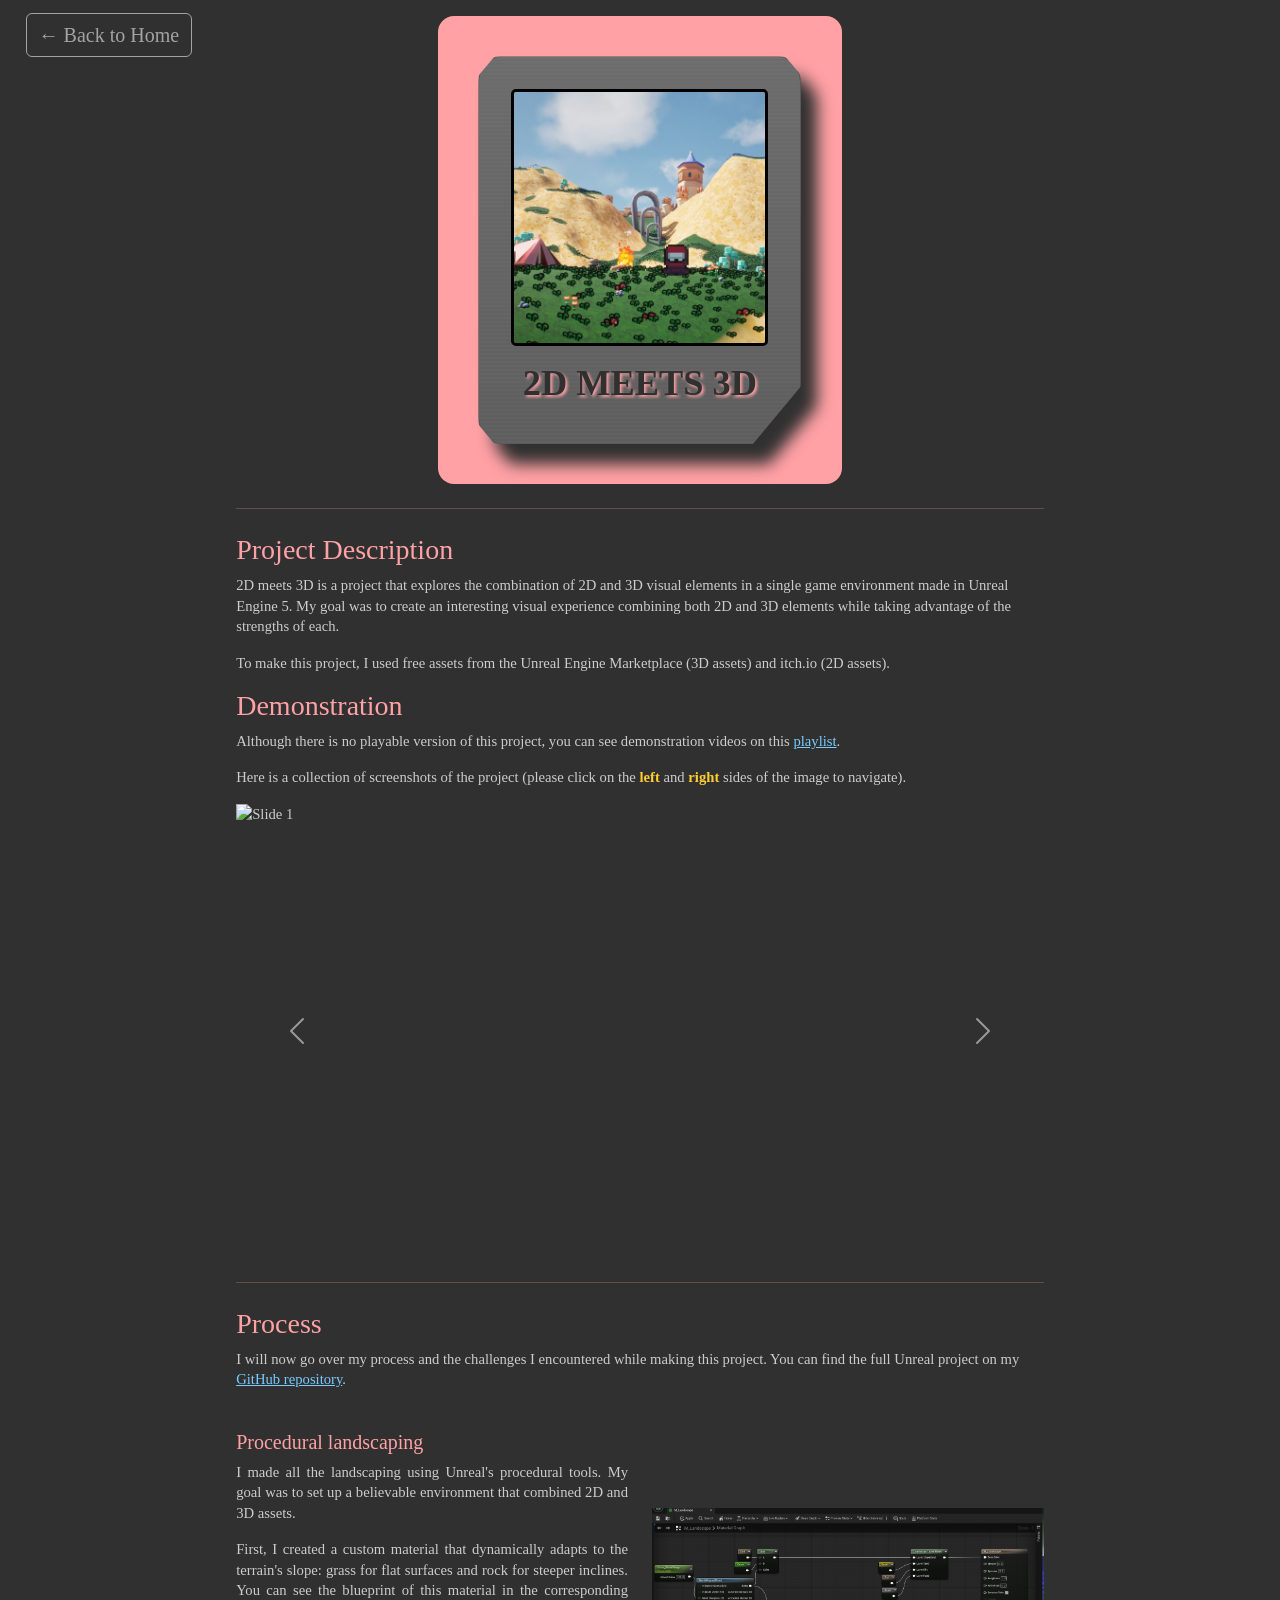
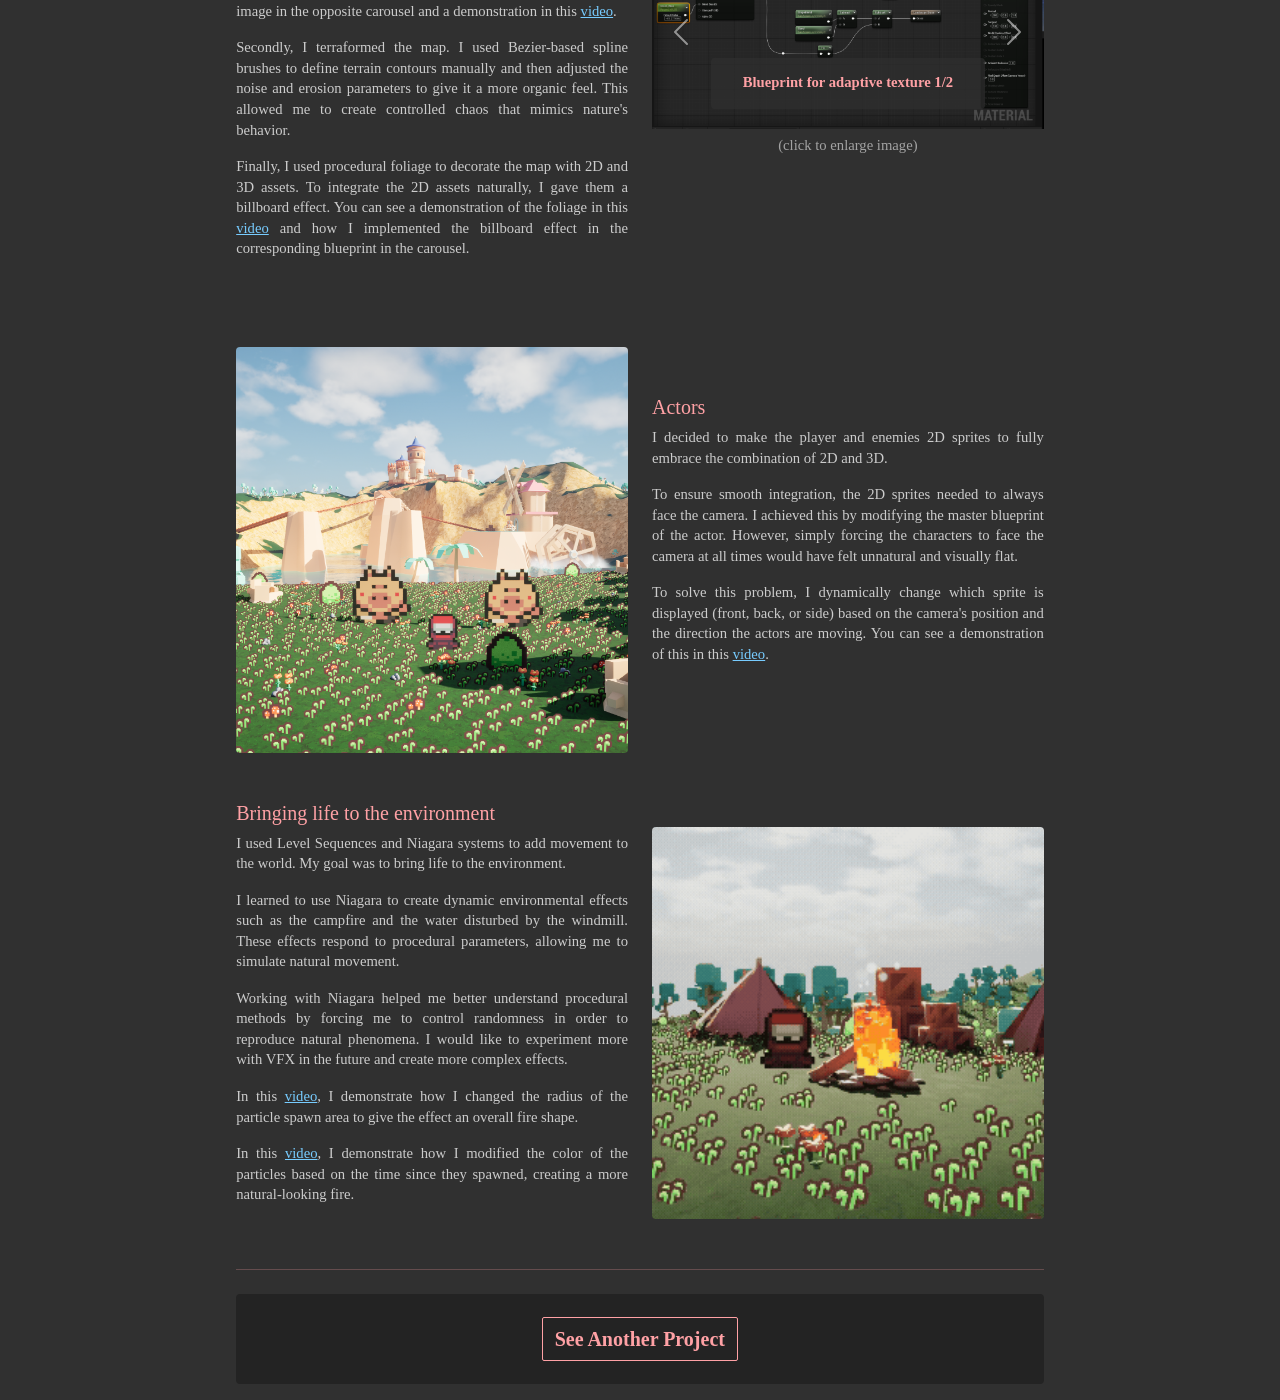
==== commit ff1f3001: "moved the files that were not finished I moved the html files that I haven't finished yet to finish " ====
--- a/2Dmeets3D.html
+++ b/2Dmeets3D.html
@@ -22,7 +22,7 @@
             <div class="card-container">
                 <div class="card">
                     <div class="card-img-container text-center">
-                        <img src="assets/Unreal.png" class="card-img" alt="Project thumbnail">
+                        <img src="assets/thumbnails/2Dmeets3D.png" class="card-img" alt="Project thumbnail">
                     </div>
                     <div class="card-text-container">
                         <h1 class="medium-title one-line">2D MEETS 3D</h1>
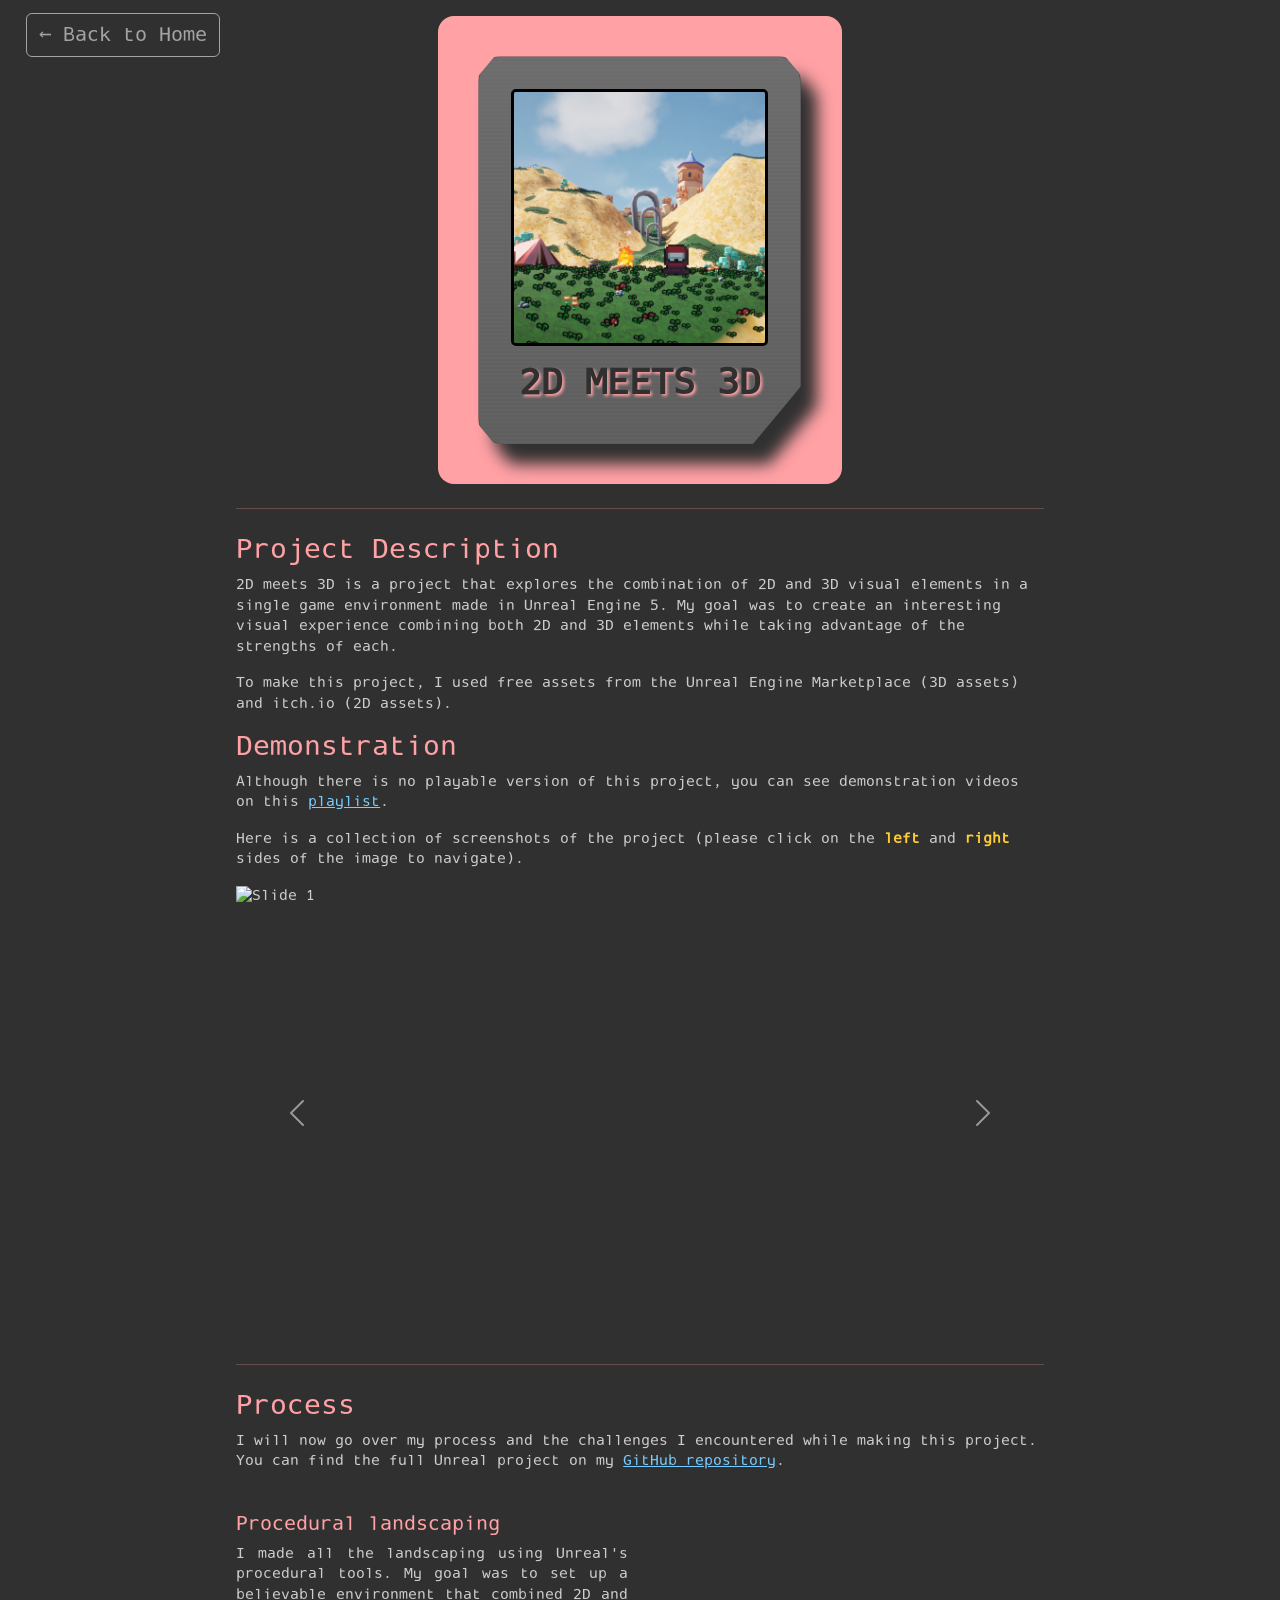
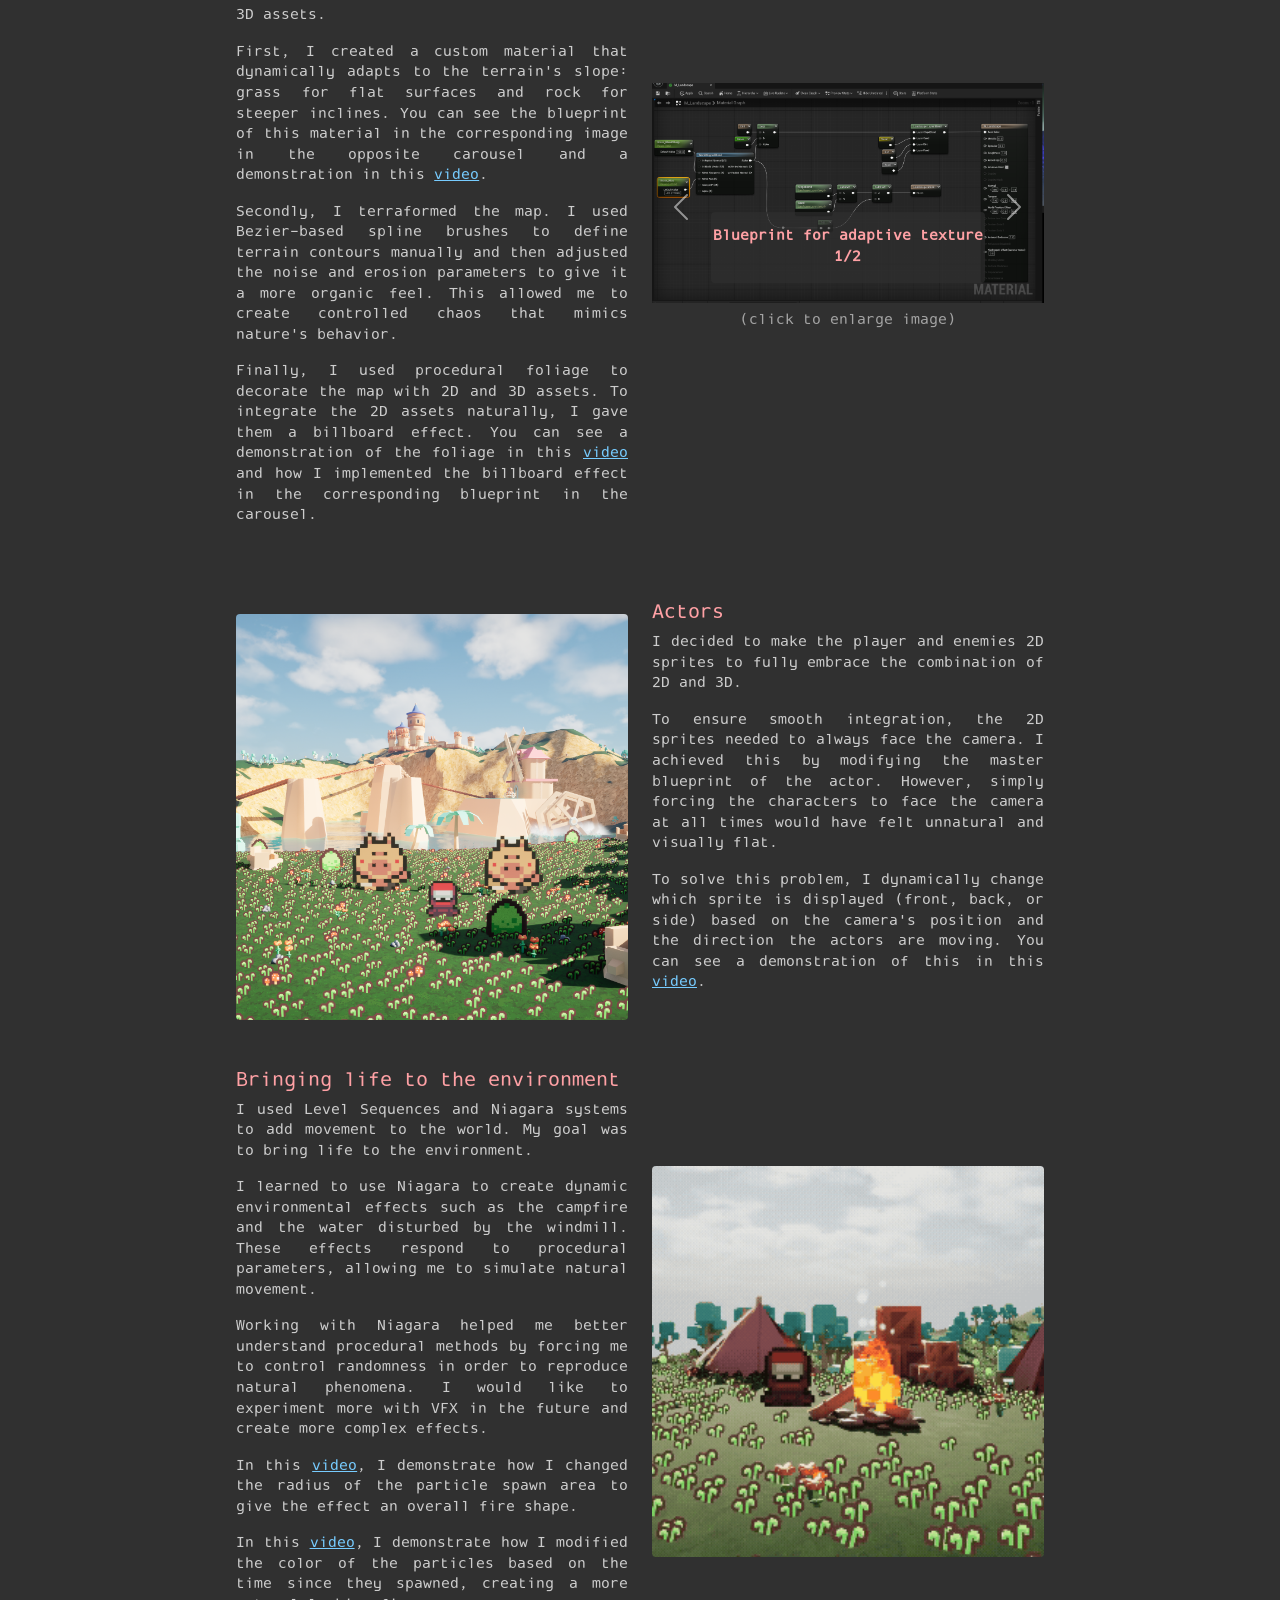
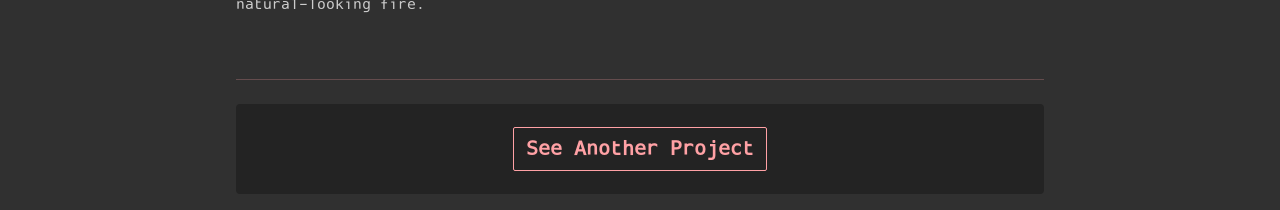
==== commit 2351bd7d: "replaced URL of some links I renamed some github directories so  had to replace the links" ====
--- a/2Dmeets3D.html
+++ b/2Dmeets3D.html
@@ -103,7 +103,7 @@
             <p>
                 I will now go over my process and the challenges I encountered while making this project.
                 You can find the full Unreal project on my
-                <a class="link" href="https://github.com/Ricchan-piup/0froppy.git" target="_blank">GitHub
+                <a class="link" href="https://github.com/Ricchan-piup/2D-meets-3D" target="_blank">GitHub
                     repository</a>.
             </p>
 
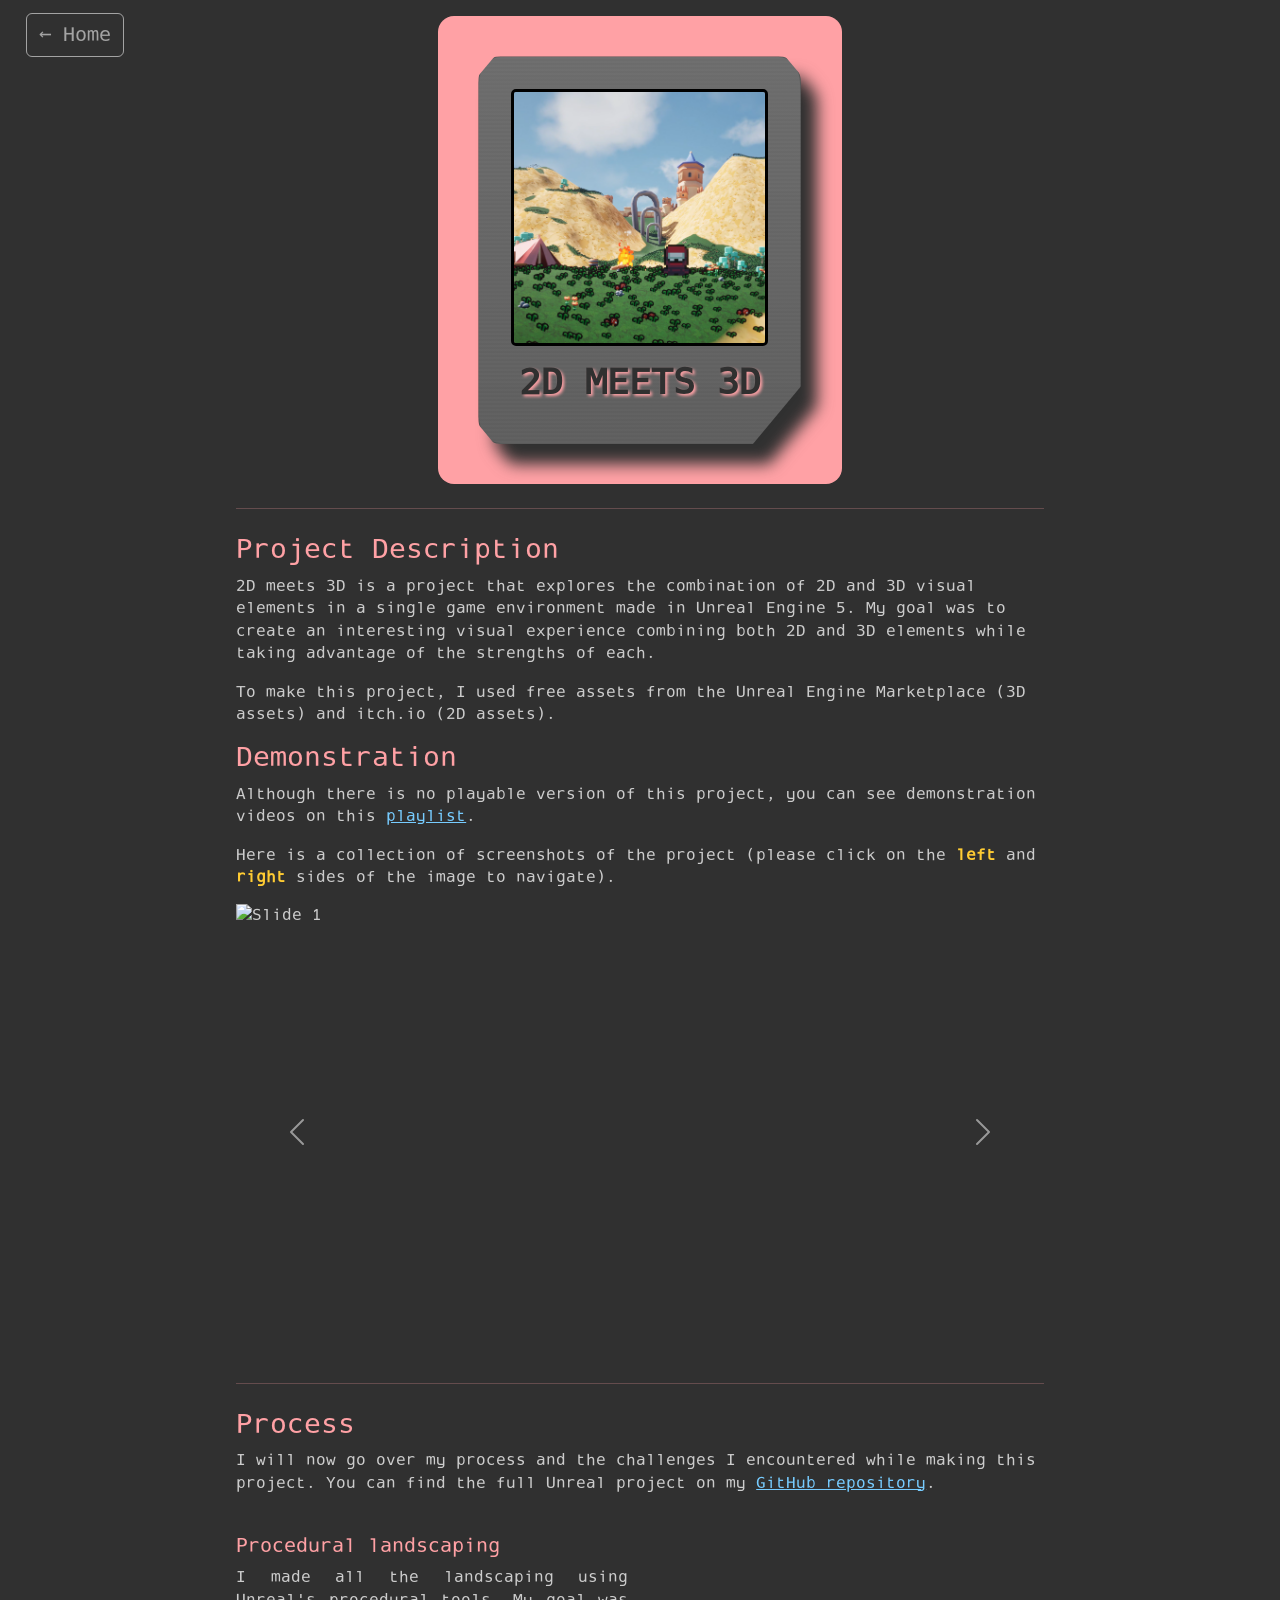
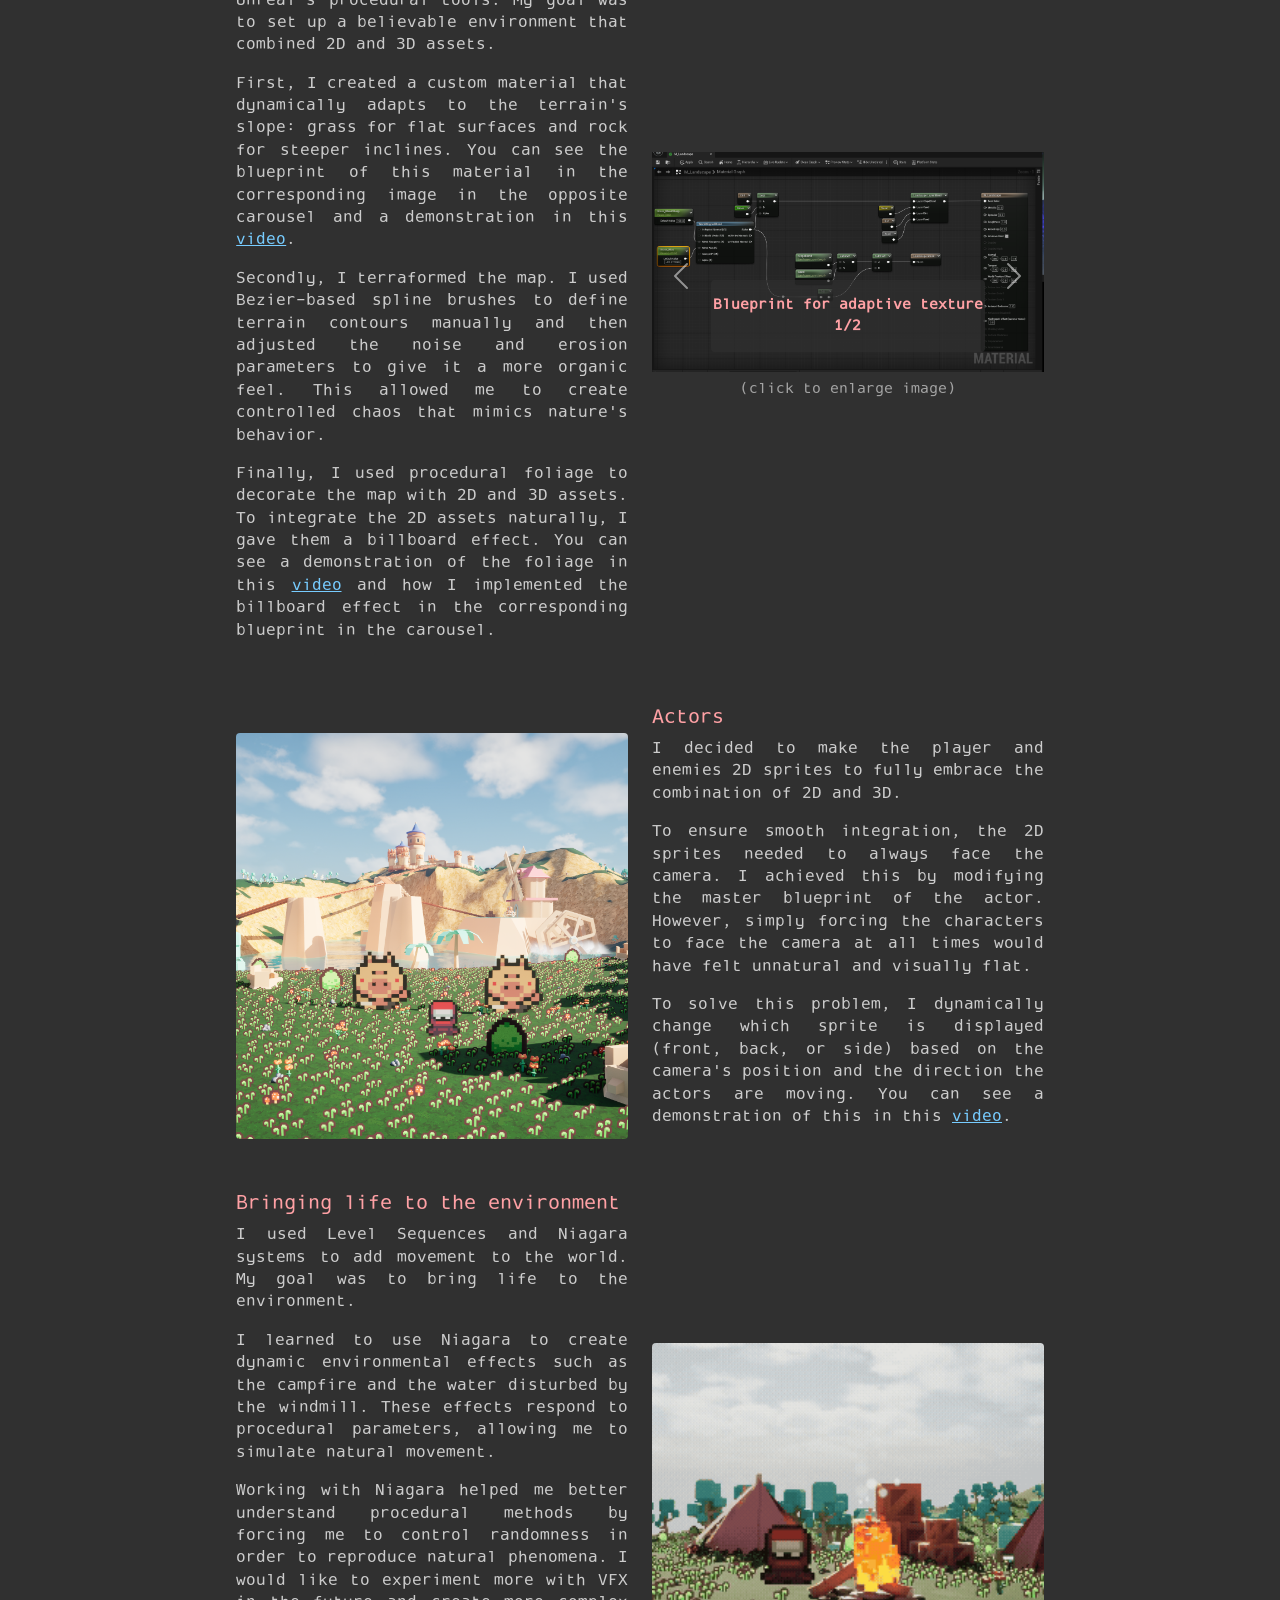
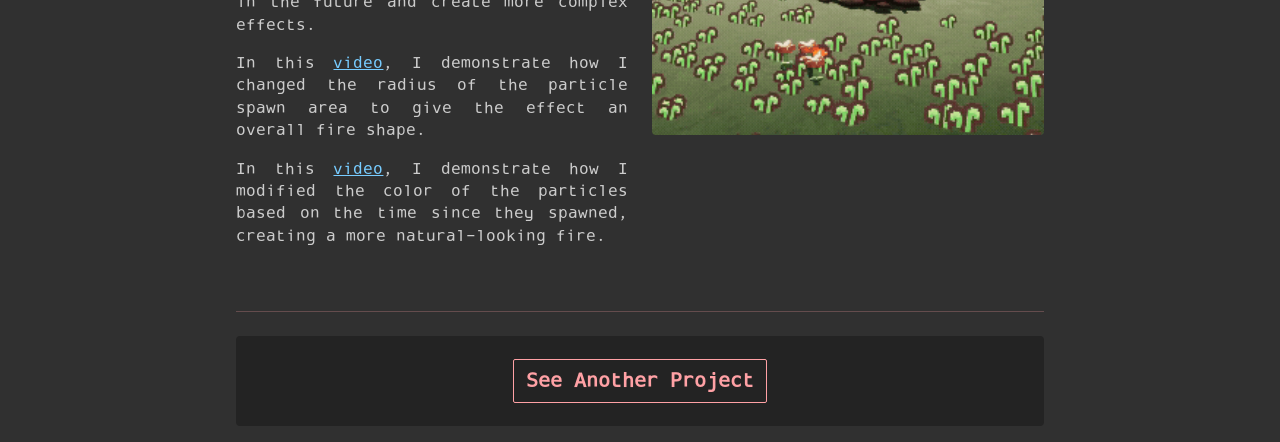
==== commit 196f9408: "changed some UI elements" ====
--- a/2Dmeets3D.html
+++ b/2Dmeets3D.html
@@ -15,7 +15,7 @@
 
 <body>
     <header>
-        <a href="index.html" class="btn btn-outline-light back-home">← Back to Home</a>
+        <a href="index.html" class="btn btn-outline-light back-home">← Home</a>
     </header>
     <div id="main-content-container" class="container">
         <div id="title" class="text-center">
--- a/css/style.css
+++ b/css/style.css
@@ -35,7 +35,7 @@
 }
 
 body {
-    font-size: 11pt;
+    font-size: 1rem;
     font-family: "ProggyVec";
     line-height: 1.4;
     color: var(--color-text-primary);
@@ -128,8 +128,7 @@
     #main-content-container {
         max-width: none;
         min-width: 745px; /* allows for smooth transition 691.2 = 768 * 0.9, (because main-container is 90% until md breakpoint)
-        for some reason, there is still a jump with value so i took off 32 
-        and it's good enough probaly a problem with the margins*/
+        for some reason, there is still a jump with value so i took off 32 now and it's good enough probably a problem with the margins*/
         width: 66%;
     }
 
--- a/css/project.css
+++ b/css/project.css
@@ -68,12 +68,38 @@
     border: none;
 }
 
+.embed-responsive-video-100 {
+    aspect-ratio: 16/9;
+    width: 100%;
+    height: 100%;
+    border-radius: 4px;
+    -webkit-border-radius: 8px;
+    -moz-border-radius: 8px;
+    -ms-border-radius: 8px;
+    -o-border-radius: 8px;
+}
+.embed-responsive-video-80 {
+    aspect-ratio: 16/9;
+    width: 80%;
+    height: 100%;
+    border-radius: 4px;
+    -webkit-border-radius: 4px;
+    -moz-border-radius: 4px;
+    -ms-border-radius: 4px;
+    -o-border-radius: 4px;
+}
+
 .group-img {
     display: block;
     width: 100%;
     object-fit: fill;
     border-radius: 4px;
-}
+    -webkit-border-radius: 4px;
+    -moz-border-radius: 4px;
+    -ms-border-radius: 4px;
+    -o-border-radius: 4px;
+}
+
 
 .back-home {
     font-size: clamp(7pt, 2vw, 15pt);
@@ -136,8 +162,8 @@
     object-fit: cover;
 }
 
-.carousel-item {
-    aspect-ratio: 16 / 9;
+.carousel-shisa {
+    aspect-ratio: 1/1 !important;
 }
 
 .carousel-caption {
